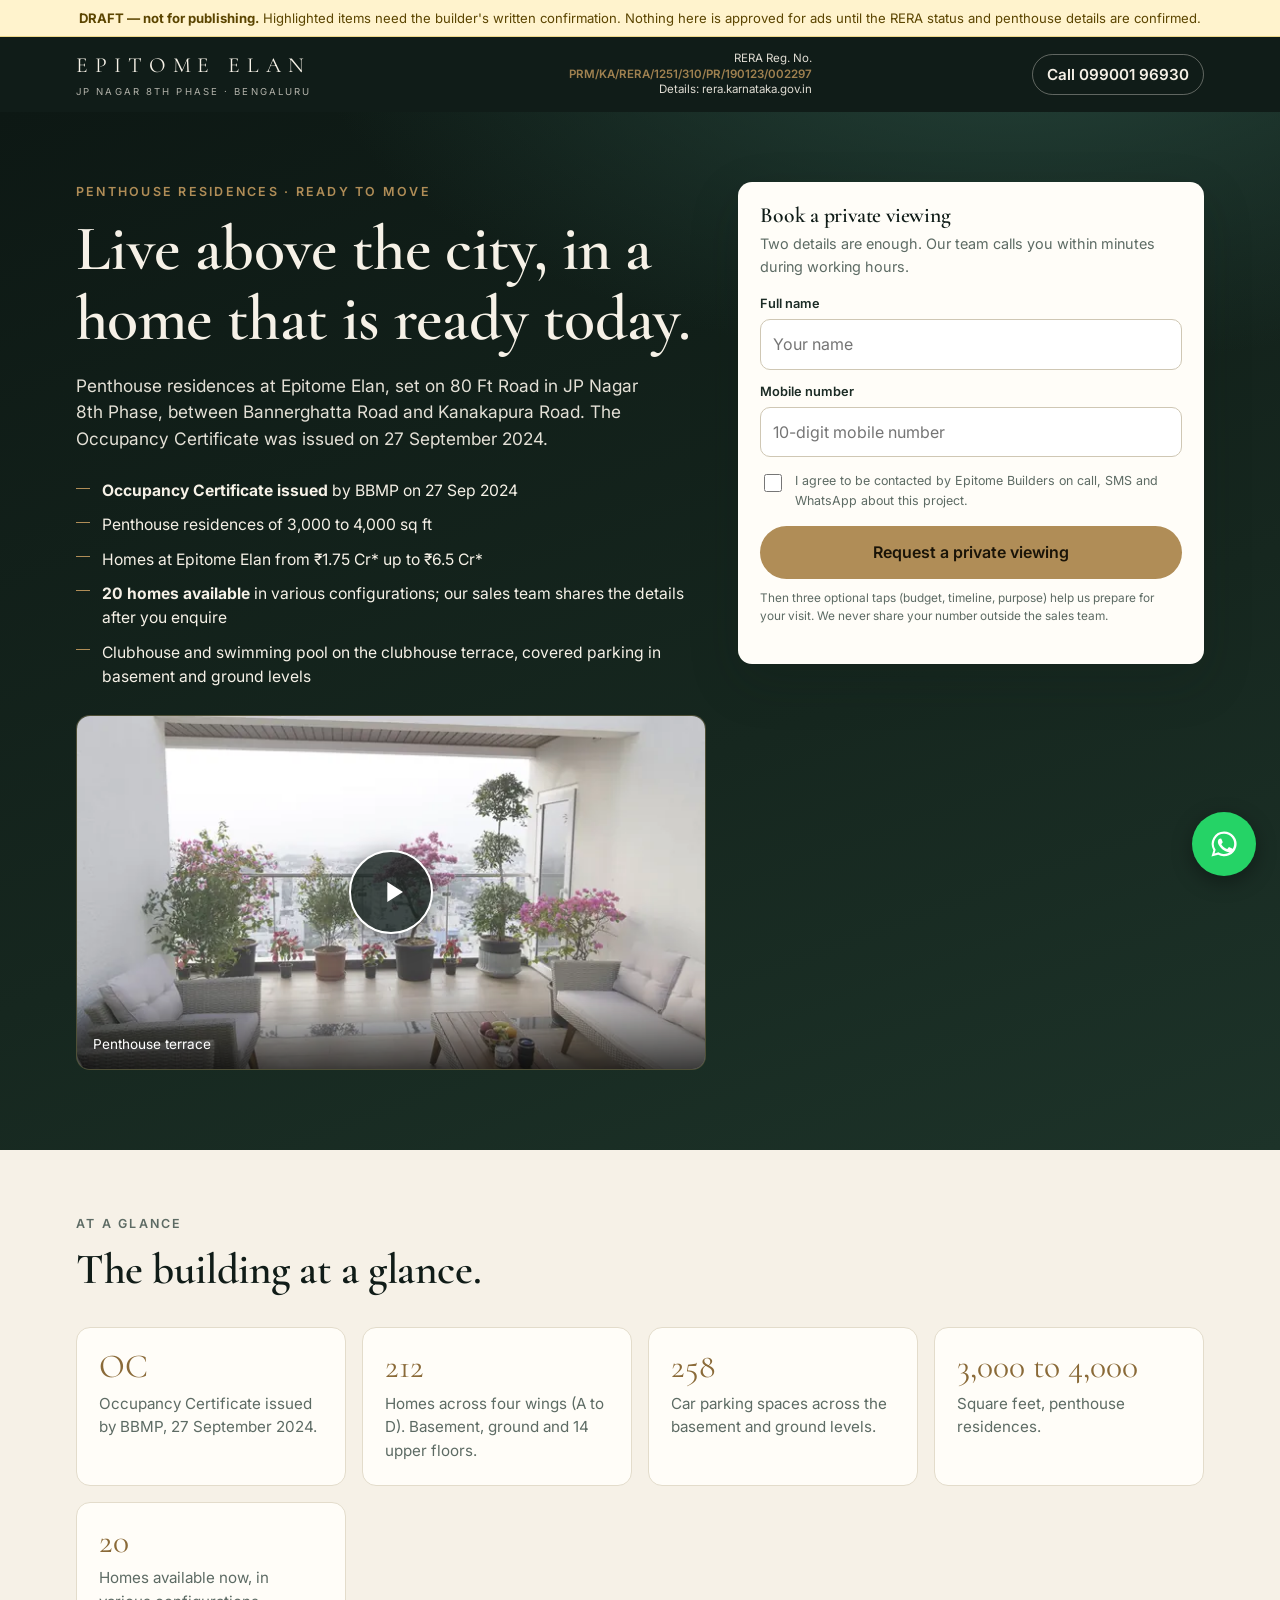
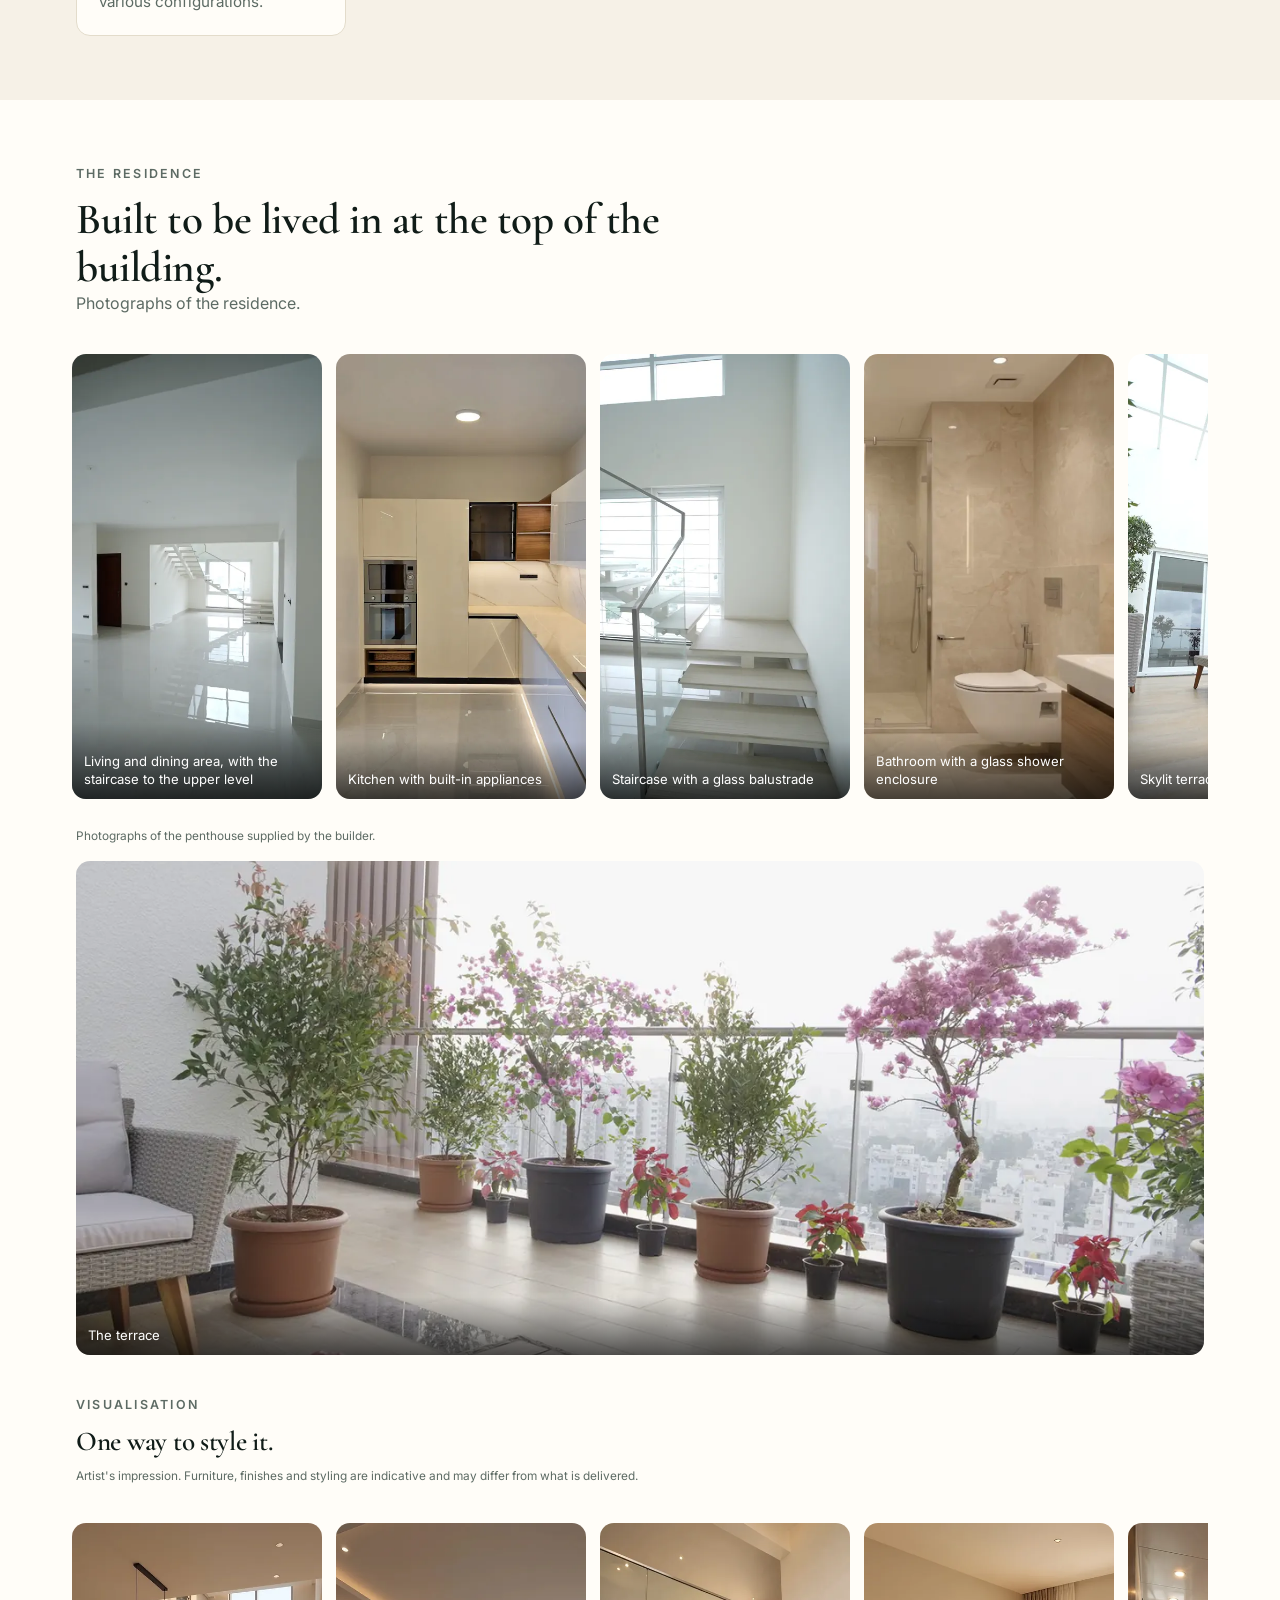
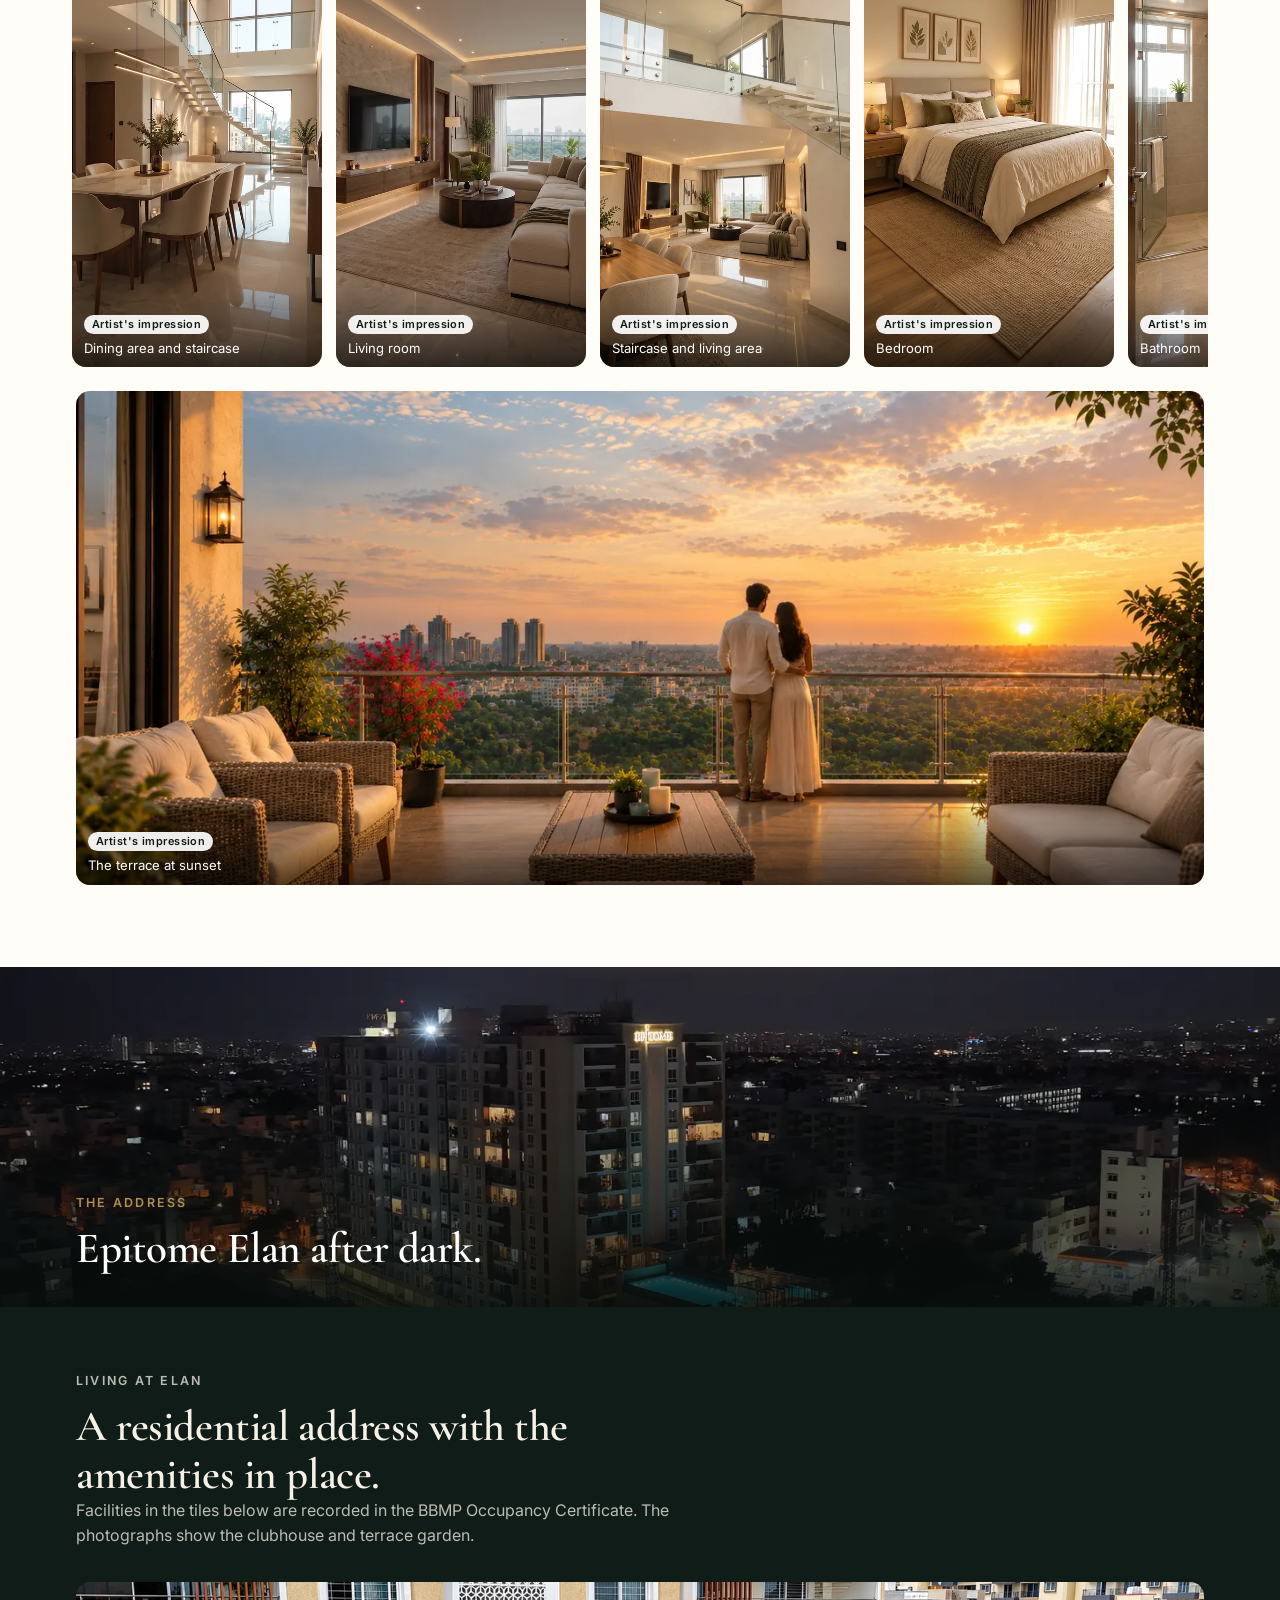
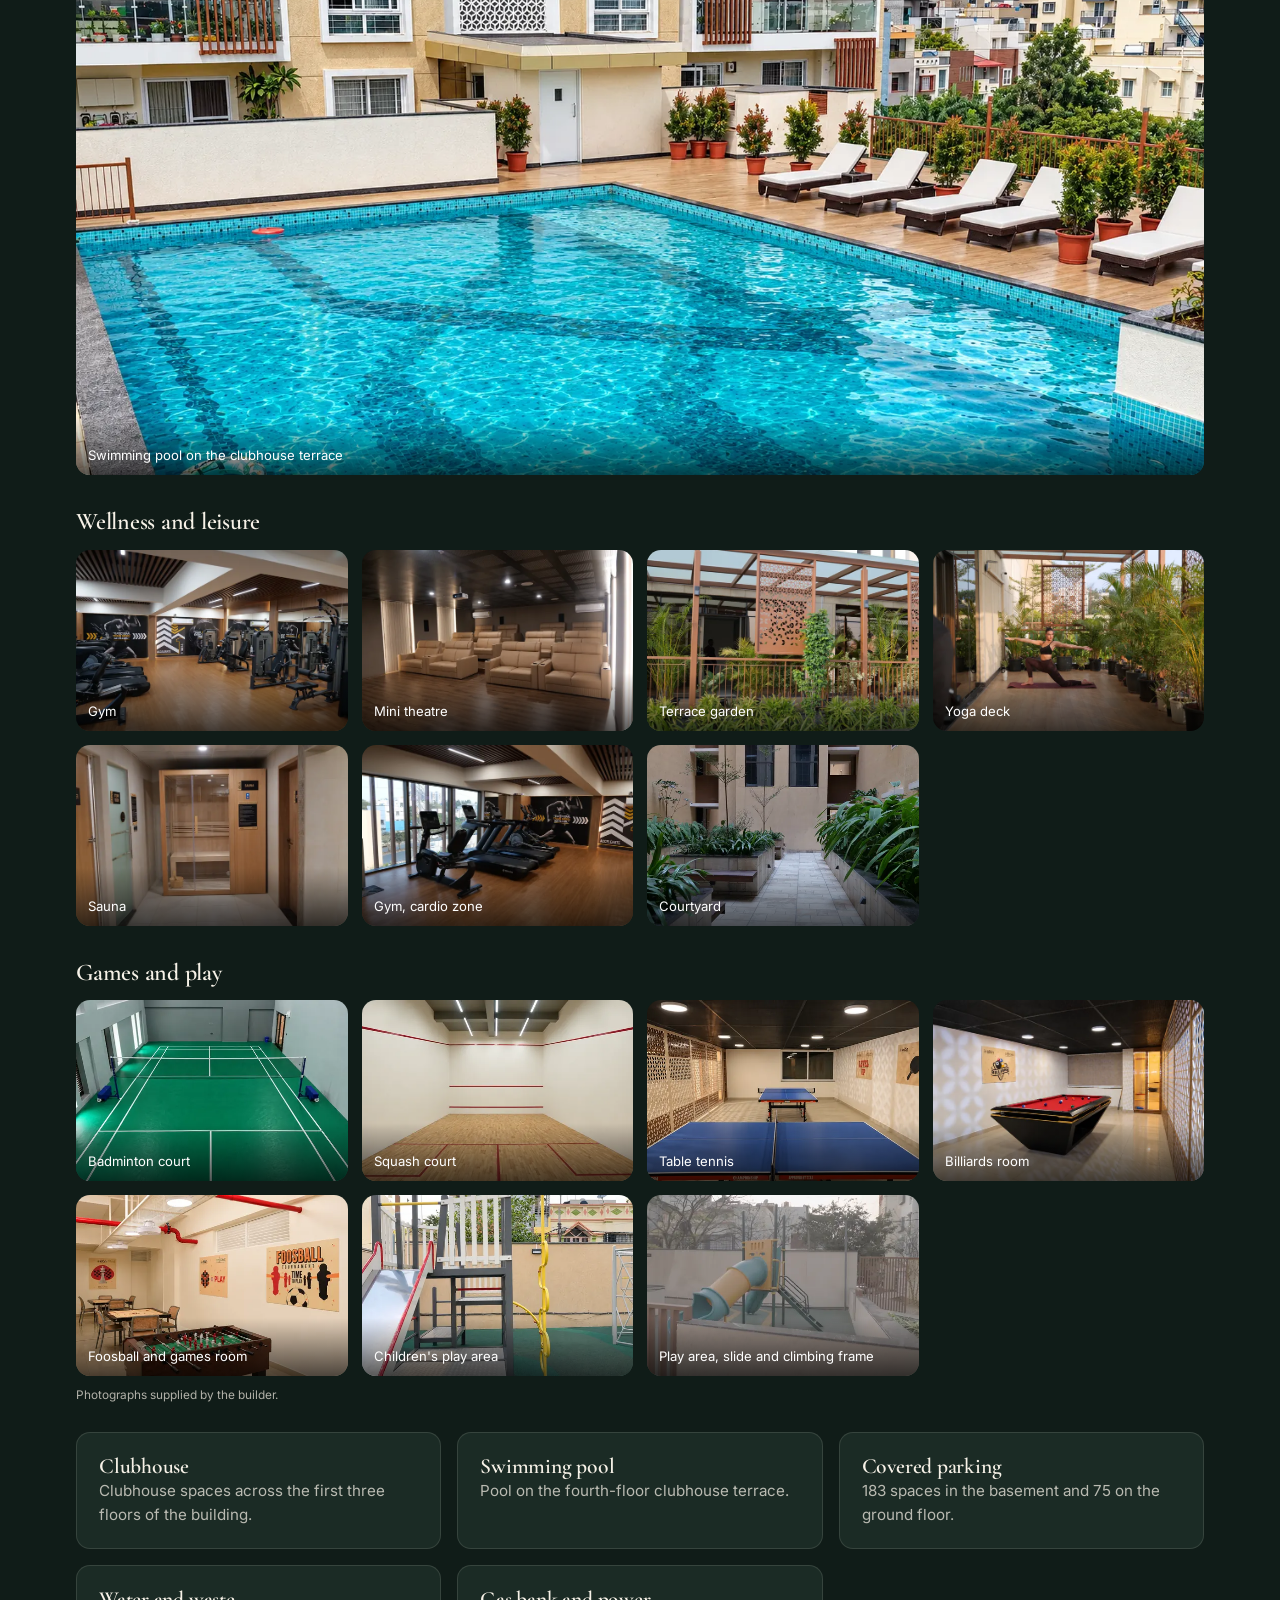
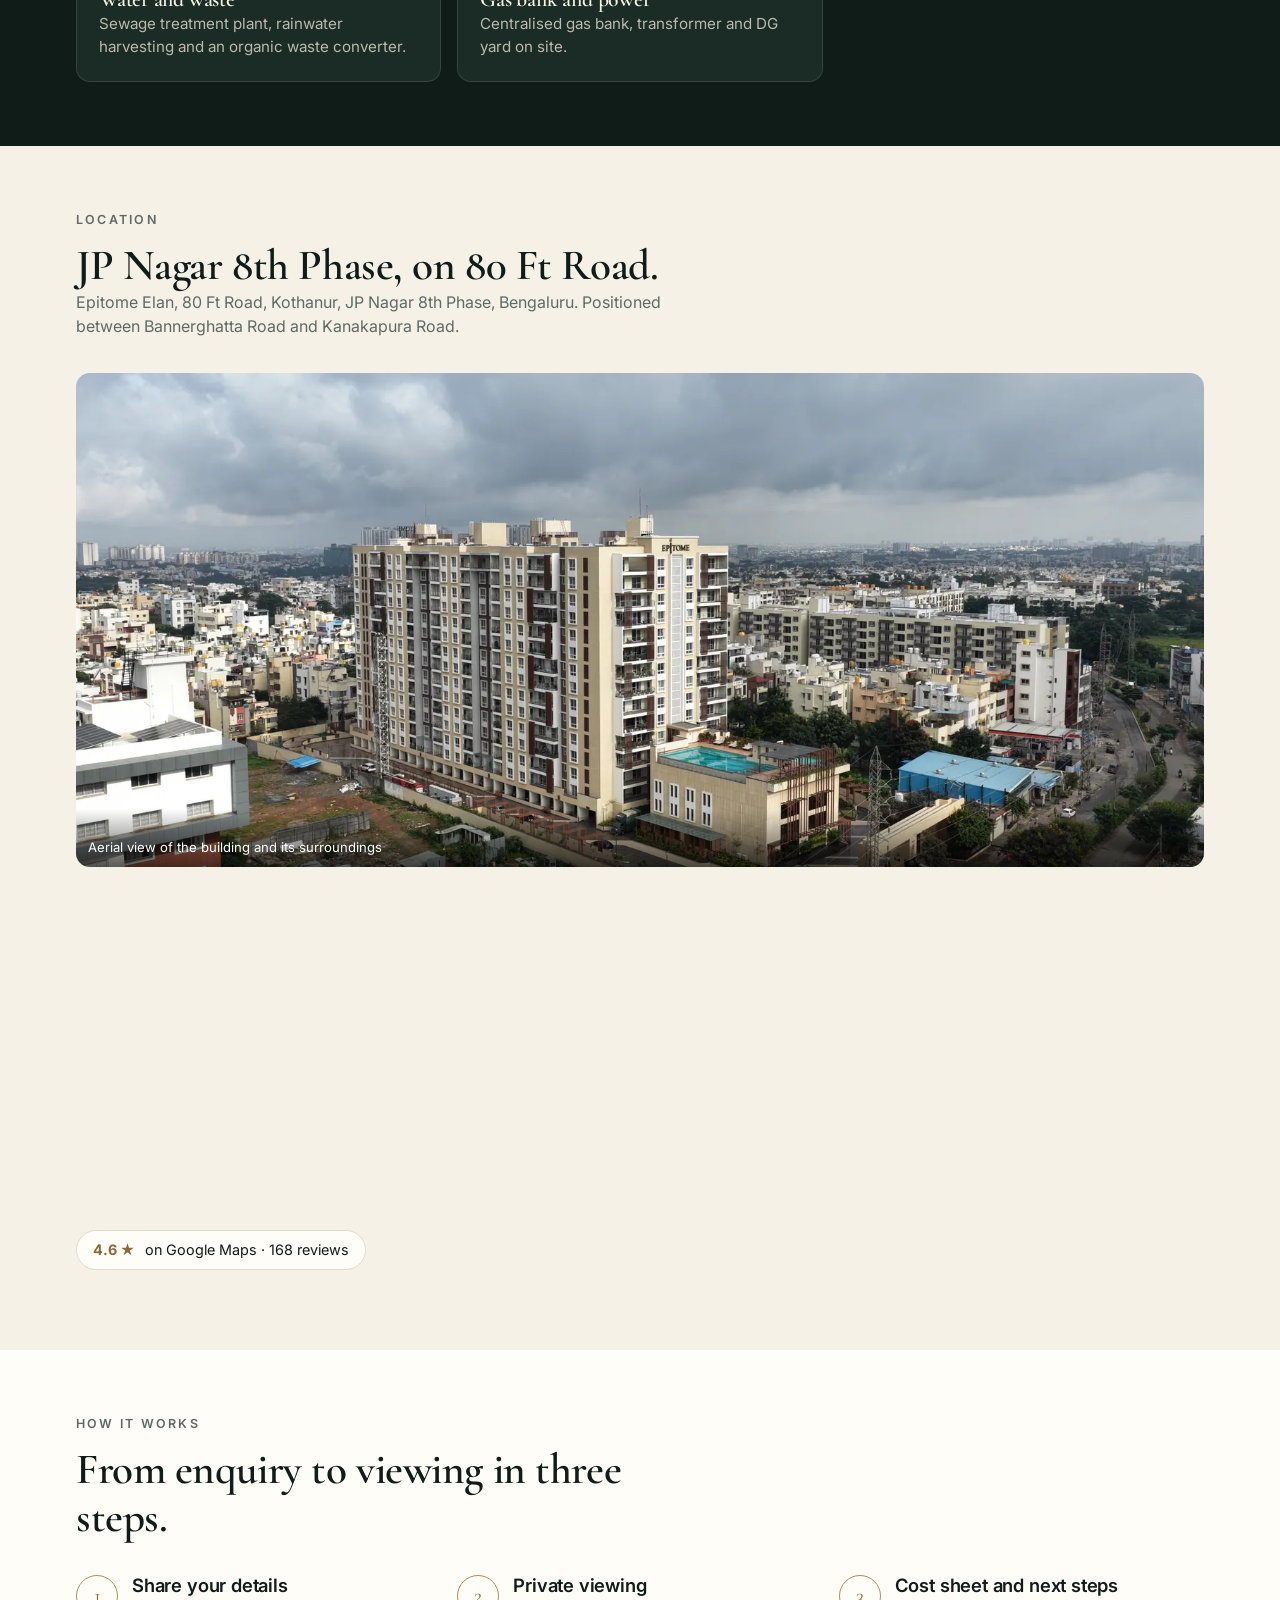
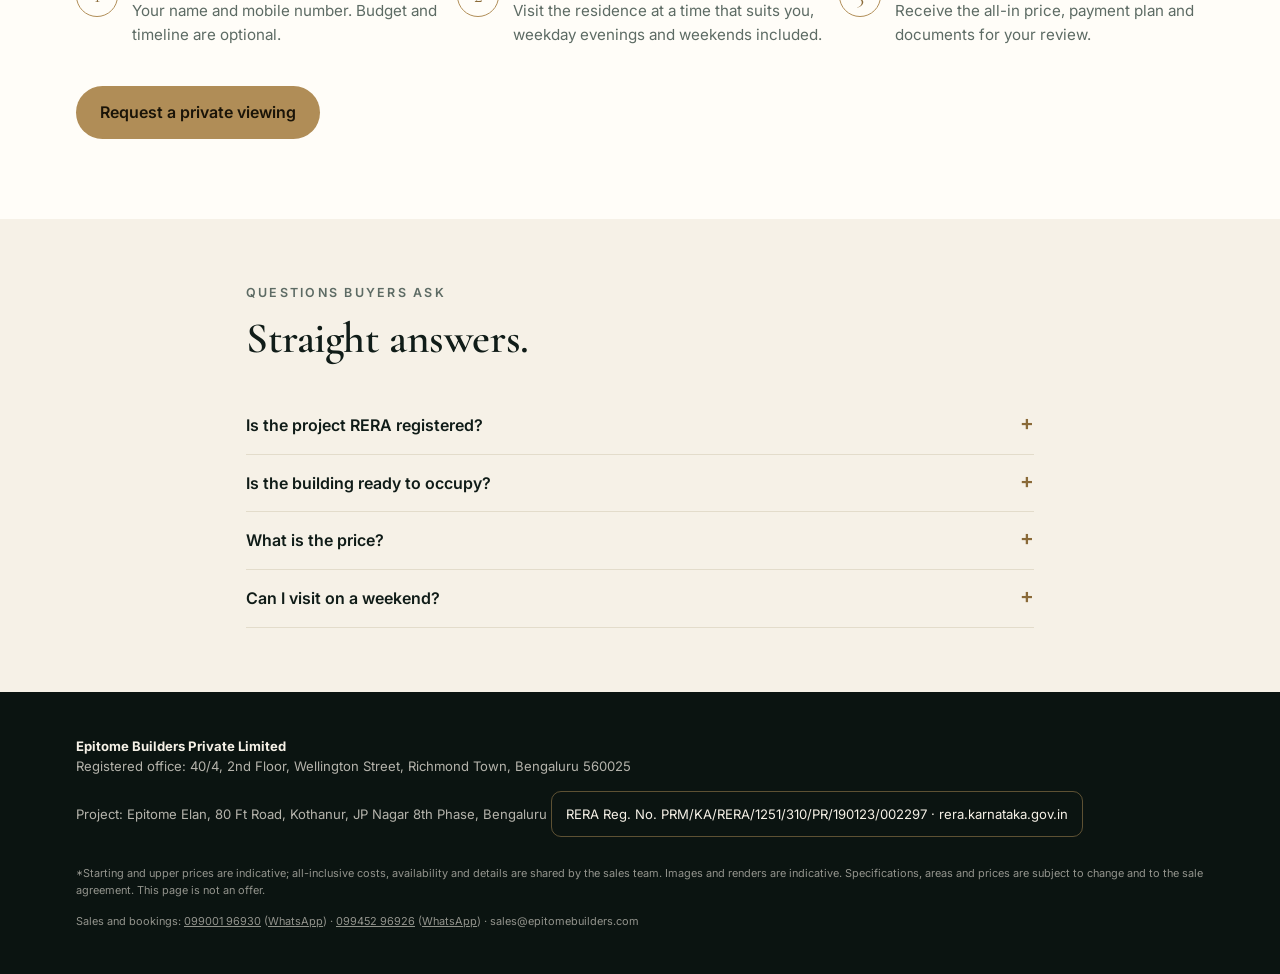
==== penthouses.html @ 05719c15 "Epitome Elan landing page preview" ====
<!doctype html>
<html lang="en">
<head>
<meta charset="utf-8">
<meta name="viewport" content="width=device-width, initial-scale=1">
<title>Penthouse Residences at Epitome Elan, JP Nagar 8th Phase, Bengaluru</title>
<meta name="description" content="Ready-to-move penthouse residences at Epitome Elan, JP Nagar 8th Phase. Occupancy Certificate issued. Book a private viewing.">
<meta name="robots" content="noindex, nofollow"><!-- paid-traffic page; remove only if the builder wants it in organic search -->
<link rel="preconnect" href="https://fonts.googleapis.com">
<link rel="preconnect" href="https://fonts.gstatic.com" crossorigin>
<link href="https://fonts.googleapis.com/css2?family=Cormorant+Garamond:wght@500;600;700&family=Inter:wght@400;500;600&display=swap" rel="stylesheet">
<link rel="stylesheet" href="assets/style.css">
<link rel="preload" as="image" href="assets/img/terrace-1-1280.webp" imagesrcset="assets/img/terrace-1-640.webp 640w, assets/img/terrace-1-1280.webp 1280w" imagesizes="(min-width:980px) 560px, 100vw">
<!-- TRACKING (add at launch, in this order): 1) Google Tag Manager container snippet  2) Meta Pixel via GTM  3) Google Ads conversion tag via GTM
     Events pushed by assets/site.js: generate_lead, click_call, click_whatsapp -->
</head>
<body>

<div class="draft"><b>DRAFT — not for publishing.</b> Highlighted items need the builder's written confirmation. Nothing here is approved for ads until the RERA status and penthouse details are confirmed.</div>

<header class="top">
  <div class="wrap">
    <a class="brand" href="#top">Epitome Elan<small>JP Nagar 8th Phase · Bengaluru</small></a>
    <div class="rera">RERA Reg. No. <b>PRM/KA/RERA/1251/310/PR/190123/002297</b><br>Details: rera.karnataka.gov.in</div>
    <a class="call" href="tel:+919900196930" data-track="click_call" data-where="header">Call 099001 96930</a>
  </div>
</header>

<main id="top">
<section class="hero on-dark">
  <div class="wrap">
    <div>
      <p class="eyebrow">Penthouse residences · Ready to move</p>
      <h1>Live above the city, in a home that is ready today.</h1>
      <p class="lead">Penthouse residences at Epitome Elan, set on 80 Ft Road in JP Nagar 8th Phase, between Bannerghatta Road and Kanakapura Road. The Occupancy Certificate was issued on 27 September 2024.</p>
      <ul class="facts">
        <li><b>Occupancy Certificate issued</b> by BBMP on 27 Sep 2024</li>
        <li>Penthouse residences of 3,000 to 4,000 sq ft</li>
        <li>Homes at Epitome Elan from &#8377;1.75 Cr* up to &#8377;6.5 Cr*</li>
        <li><b>20 homes available</b> in various configurations; our sales team shares the details after you enquire</li>
        <li>Clubhouse and swimming pool on the clubhouse terrace, covered parking in basement and ground levels</li>
      </ul>
      <div class="poster" data-video="assets/film/penthouse.mp4">
        <img src="assets/img/terrace-1-1280.webp" srcset="assets/img/terrace-1-640.webp 640w, assets/img/terrace-1-1280.webp 1280w" sizes="(min-width:980px) 560px, 100vw" width="1280" height="720" alt="Penthouse terrace with outdoor seating, potted plants and a view across the city" fetchpriority="high" decoding="async">
        <button type="button" class="play" aria-label="Play the penthouse film" data-track="click_play" data-where="hero"><svg width="26" height="26" viewBox="0 0 24 24" fill="currentColor" aria-hidden="true"><path d="M8 5v14l11-7z"/></svg></button>
        <div class="cap">Penthouse terrace</div>
      </div>
    </div>

    <aside class="card" id="enquire">
      <div id="formwrap">
        <div id="step1">
          <h3>Book a private viewing</h3>
          <p class="sub">Two details are enough. Our team calls you within minutes during working hours.</p>
          <form data-lead="penthouse" novalidate autocomplete="on">
            <input type="hidden" name="landing_page"><input type="hidden" name="utm_source"><input type="hidden" name="utm_medium"><input type="hidden" name="utm_campaign"><input type="hidden" name="utm_content"><input type="hidden" name="utm_term"><input type="hidden" name="gclid"><input type="hidden" name="fbclid"><input type="hidden" name="wbraid"><input type="hidden" name="gbraid">
            <div><label for="name">Full name</label><input id="name" name="name" type="text" autocomplete="name" placeholder="Your name"><div class="err"></div></div>
            <div><label for="phone">Mobile number</label><input id="phone" name="phone" type="tel" inputmode="numeric" autocomplete="tel" placeholder="10-digit mobile number"><div class="err"></div></div>
            <label class="consent"><input type="checkbox" name="consent"><span>I agree to be contacted by Epitome Builders on call, SMS and WhatsApp about this project.</span></label>
            <div class="err consent-err">Please tick the box to continue.</div>
            <button class="btn btn-brass" type="submit">Request a private viewing</button>
            <p class="micro">Then three optional taps (budget, timeline, purpose) help us prepare for your visit. We never share your number outside the sales team.</p>
          </form>
        </div>
        <div id="step2" hidden>
          <h3>Request received</h3>
          <p class="sub">Help us prepare for your visit. Skip any time.</p>
          <div class="qgroup" data-group="budget"><div class="qlabel" id="q-budget">Budget</div><div class="chips" role="group" aria-labelledby="q-budget"><button type="button" class="chip" aria-pressed="false">Below ₹4 Cr</button><button type="button" class="chip" aria-pressed="false">₹4–5 Cr</button><button type="button" class="chip" aria-pressed="false">₹5–6 Cr</button><button type="button" class="chip" aria-pressed="false">₹6 Cr+</button></div></div><div class="qgroup" data-group="timeline"><div class="qlabel" id="q-timeline">Planning to buy</div><div class="chips" role="group" aria-labelledby="q-timeline"><button type="button" class="chip" aria-pressed="false">Within 1 month</button><button type="button" class="chip" aria-pressed="false">1–3 months</button><button type="button" class="chip" aria-pressed="false">Just exploring</button></div></div><div class="qgroup" data-group="purpose"><div class="qlabel" id="q-purpose">Purpose</div><div class="chips" role="group" aria-labelledby="q-purpose"><button type="button" class="chip" aria-pressed="false">Own use</button><button type="button" class="chip" aria-pressed="false">Investment</button></div></div>
          <button class="btn btn-brass" type="button" id="send2">Send details</button>
          <p class="skip"><a href="thanks.html?type=penthouse" data-track="skip_step2" data-where="form">Skip for now</a></p>
        </div>
      </div>
    </aside>
  </div>
</section>

<section class="s">
  <div class="wrap">
    <div class="head"><p class="eyebrow">At a glance</p><h2>The building at a glance.</h2></div>
    <div class="grid c4">
      <div class="tile"><div class="k">OC</div><p>Occupancy Certificate issued by BBMP, 27 September 2024.</p></div>
      <div class="tile"><div class="k">212</div><p>Homes across four wings (A to D). Basement, ground and 14 upper floors.</p></div>
      <div class="tile"><div class="k">258</div><p>Car parking spaces across the basement and ground levels.</p></div>
      <div class="tile"><div class="k">3,000 to 4,000</div><p>Square feet, penthouse residences.</p></div>
      <div class="tile"><div class="k">20</div><p>Homes available now, in various configurations.</p></div>
    </div>
  </div>
</section>

<section class="s alt">
  <div class="wrap">
    <div class="head"><p class="eyebrow">The residence</p><h2>Built to be lived in at the top of the building.</h2><p>Photographs of the residence.</p></div>
    <div class="carousel" role="group" aria-label="Penthouse photographs, swipe to see more" tabindex="0">
      <figure><img src="assets/img/ph-living-720.webp" srcset="assets/img/ph-living-480.webp 480w, assets/img/ph-living-720.webp 720w" sizes="250px" width="720" height="1280" alt="Living and dining area of the penthouse with a staircase leading to the upper level" loading="lazy" decoding="async"><figcaption class="c">Living and dining area, with the staircase to the upper level</figcaption></figure>
      <figure><img src="assets/img/ph-kitchen-720.webp" srcset="assets/img/ph-kitchen-480.webp 480w, assets/img/ph-kitchen-720.webp 720w" sizes="250px" width="720" height="1280" alt="Kitchen with built-in oven and microwave, tall cabinets and a stone countertop" loading="lazy" decoding="async"><figcaption class="c">Kitchen with built-in appliances</figcaption></figure>
      <figure><img src="assets/img/ph-stairs-720.webp" srcset="assets/img/ph-stairs-480.webp 480w, assets/img/ph-stairs-720.webp 720w" sizes="250px" width="720" height="1280" alt="Penthouse staircase with a glass balustrade and window light" loading="lazy" decoding="async"><figcaption class="c">Staircase with a glass balustrade</figcaption></figure>
      <figure><img src="assets/img/ph-bath-720.webp" srcset="assets/img/ph-bath-480.webp 480w, assets/img/ph-bath-720.webp 720w" sizes="250px" width="720" height="1280" alt="Bathroom with stone-look tiles, a glass shower enclosure and a wall-hung toilet" loading="lazy" decoding="async"><figcaption class="c">Bathroom with a glass shower enclosure</figcaption></figure>
      <figure><img src="assets/img/ph-lounge-720.webp" srcset="assets/img/ph-lounge-480.webp 480w, assets/img/ph-lounge-720.webp 720w" sizes="250px" width="720" height="1280" alt="Terrace lounge under a glass roof with sofas, a coffee table and planters" loading="lazy" decoding="async"><figcaption class="c">Skylit terrace lounge</figcaption></figure>
      <figure><img src="assets/img/ph-terrace-720.webp" srcset="assets/img/ph-terrace-480.webp 480w, assets/img/ph-terrace-720.webp 720w" sizes="250px" width="720" height="1280" alt="Terrace seating area with a sofa, a timber table and potted trees" loading="lazy" decoding="async"><figcaption class="c">Terrace seating among planters</figcaption></figure>
      <figure><img src="assets/img/ph-view-720.webp" srcset="assets/img/ph-view-480.webp 480w, assets/img/ph-view-720.webp 720w" sizes="250px" width="720" height="1280" alt="Covered terrace with planters and a view across the city skyline" loading="lazy" decoding="async"><figcaption class="c">Covered terrace with a view across the city</figcaption></figure>
      <figure><img src="assets/img/ph-skylight-720.webp" srcset="assets/img/ph-skylight-480.webp 480w, assets/img/ph-skylight-720.webp 720w" sizes="250px" width="720" height="1280" alt="Terrace seating under a glass skylight roof with planters" loading="lazy" decoding="async"><figcaption class="c">Terrace under a glass roof</figcaption></figure>
      <figure><img src="assets/img/ph-room-720.webp" srcset="assets/img/ph-room-480.webp 480w, assets/img/ph-room-720.webp 720w" sizes="250px" width="720" height="1280" alt="Living area with a wooden floor, a balcony door and a ceiling-height window" loading="lazy" decoding="async"><figcaption class="c">Living area with wooden flooring</figcaption></figure>
      <figure><img src="assets/img/ph-hall-720.webp" srcset="assets/img/ph-hall-480.webp 480w, assets/img/ph-hall-720.webp 720w" sizes="250px" width="720" height="1280" alt="Entrance hall opening onto a bright living area with terrace doors" loading="lazy" decoding="async"><figcaption class="c">Entrance hall and living area</figcaption></figure>
    </div>
    <p class="micro">Photographs of the penthouse supplied by the builder.</p>
    <figure class="shot wide" style="margin:6px 0 28px"><img src="assets/img/terrace-2-1280.webp" srcset="assets/img/terrace-2-640.webp 640w, assets/img/terrace-2-1280.webp 1280w" sizes="(min-width:1160px) 1160px, 100vw" width="1280" height="720" alt="Penthouse terrace with a sofa, armchairs, a timber coffee table and flowering trees against the skyline" loading="lazy" decoding="async"><figcaption class="c">The terrace</figcaption></figure>
    <div class="head" style="margin-top:40px"><p class="eyebrow">Visualisation</p><h3 style="font-size:1.7rem">One way to style it.</h3><p class="micro">Artist&#39;s impression. Furniture, finishes and styling are indicative and may differ from what is delivered.</p></div>
    <div class="carousel" role="group" aria-label="Artist&#39;s impressions of a styled penthouse, swipe to see more" tabindex="0">
      <figure><img src="assets/img/ai-dining-720.webp" srcset="assets/img/ai-dining-480.webp 480w, assets/img/ai-dining-720.webp 720w" sizes="250px" width="720" height="1280" alt="Visualisation of a dining area beside a floating staircase with a glass balustrade" loading="lazy" decoding="async"><figcaption class="c"><span class="ai-tag">Artist&#39;s impression</span><br>Dining area and staircase</figcaption></figure>
      <figure><img src="assets/img/ai-living-720.webp" srcset="assets/img/ai-living-480.webp 480w, assets/img/ai-living-720.webp 720w" sizes="250px" width="720" height="1280" alt="Visualisation of a living room with an L-shaped sofa, a TV wall and a city view" loading="lazy" decoding="async"><figcaption class="c"><span class="ai-tag">Artist&#39;s impression</span><br>Living room</figcaption></figure>
      <figure><img src="assets/img/ai-stairs-720.webp" srcset="assets/img/ai-stairs-480.webp 480w, assets/img/ai-stairs-720.webp 720w" sizes="250px" width="720" height="1280" alt="Visualisation of a glass balustrade overlooking a living and dining area" loading="lazy" decoding="async"><figcaption class="c"><span class="ai-tag">Artist&#39;s impression</span><br>Staircase and living area</figcaption></figure>
      <figure><img src="assets/img/ai-bedroom-720.webp" srcset="assets/img/ai-bedroom-480.webp 480w, assets/img/ai-bedroom-720.webp 720w" sizes="250px" width="720" height="1280" alt="Visualisation of a bedroom with a bed, a jute rug and a large window" loading="lazy" decoding="async"><figcaption class="c"><span class="ai-tag">Artist&#39;s impression</span><br>Bedroom</figcaption></figure>
      <figure><img src="assets/img/ai-bath-720.webp" srcset="assets/img/ai-bath-480.webp 480w, assets/img/ai-bath-720.webp 720w" sizes="250px" width="720" height="1280" alt="Visualisation of a bathroom with a glass shower, a vanity and stone tiling" loading="lazy" decoding="async"><figcaption class="c"><span class="ai-tag">Artist&#39;s impression</span><br>Bathroom</figcaption></figure>
      <figure><img src="assets/img/ai-living2-720.webp" srcset="assets/img/ai-living2-480.webp 480w, assets/img/ai-living2-720.webp 720w" sizes="250px" width="720" height="964" alt="Visualisation of a living room with a crystal chandelier and a lit TV wall" loading="lazy" decoding="async"><figcaption class="c"><span class="ai-tag">Artist&#39;s impression</span><br>Living room with a chandelier</figcaption></figure>
      <figure><img src="assets/img/ai-kitchen-720.webp" srcset="assets/img/ai-kitchen-480.webp 480w, assets/img/ai-kitchen-720.webp 720w" sizes="250px" width="720" height="964" alt="Visualisation of a kitchen with black stone splashback and soft-close drawers" loading="lazy" decoding="async"><figcaption class="c"><span class="ai-tag">Artist&#39;s impression</span><br>Kitchen</figcaption></figure>
      <figure><img src="assets/img/ai-sunset2-720.webp" srcset="assets/img/ai-sunset2-480.webp 480w, assets/img/ai-sunset2-720.webp 720w" sizes="250px" width="720" height="960" alt="Visualisation of a person on a penthouse terrace at sunset" loading="lazy" decoding="async"><figcaption class="c"><span class="ai-tag">Artist&#39;s impression</span><br>Terrace at sunset</figcaption></figure>
    </div>
    <figure class="shot wide" style="margin-top:6px"><img src="assets/img/ai-sunset-1280.webp" srcset="assets/img/ai-sunset-640.webp 640w, assets/img/ai-sunset-1280.webp 1280w" sizes="(min-width:1160px) 1160px, 100vw" width="1280" height="720" alt="Visualisation of a couple on a penthouse terrace at sunset, looking over the city" loading="lazy" decoding="async"><figcaption class="c"><span class="ai-tag">Artist&#39;s impression</span><br>The terrace at sunset</figcaption></figure>
  </div>
</section>

<section class="band on-dark" aria-label="Epitome Elan at night">
  <img src="assets/img/hero-night-1600.webp" srcset="assets/img/hero-night-800.webp 800w, assets/img/hero-night-1600.webp 1600w" sizes="100vw" width="1600" height="900" alt="Aerial night view of the Epitome Elan building with the clubhouse pool lit on the podium" loading="lazy" decoding="async">
  <div class="wrap"><p class="eyebrow">The address</p><h2>Epitome Elan after dark.</h2></div>
</section>

<section class="s dark on-dark">
  <div class="wrap">
    <div class="head"><p class="eyebrow">Living at Elan</p><h2>A residential address with the amenities in place.</h2><p>Facilities in the tiles below are recorded in the BBMP Occupancy Certificate. The photographs show the clubhouse and terrace garden.</p></div>
    <figure class="shot wide"><img src="assets/img/club-pool-1600.webp" srcset="assets/img/club-pool-800.webp 800w, assets/img/club-pool-1600.webp 1600w" sizes="(min-width:1160px) 1160px, 100vw" width="1600" height="900" alt="Swimming pool with sun loungers on the clubhouse terrace, with the building behind" loading="lazy" decoding="async"><figcaption class="c">Swimming pool on the clubhouse terrace</figcaption></figure>
    <h3 class="sub-h">Wellness and leisure</h3>
    <div class="shots">
      <figure class="shot"><img src="assets/img/club-gym-1280.webp" srcset="assets/img/club-gym-640.webp 640w, assets/img/club-gym-1280.webp 1280w" sizes="(min-width:760px) 33vw, 100vw" width="1280" height="853" alt="Gym with cardio and strength equipment, wooden flooring and large windows" loading="lazy" decoding="async"><figcaption class="c">Gym</figcaption></figure>
      <figure class="shot"><img src="assets/img/club-theatre-1280.webp" srcset="assets/img/club-theatre-640.webp 640w, assets/img/club-theatre-1280.webp 1280w" sizes="(min-width:760px) 33vw, 100vw" width="1280" height="853" alt="Mini theatre with leather recliner seating and a projection screen" loading="lazy" decoding="async"><figcaption class="c">Mini theatre</figcaption></figure>
      <figure class="shot"><img src="assets/img/club-pergola-1280.webp" srcset="assets/img/club-pergola-640.webp 640w, assets/img/club-pergola-1280.webp 1280w" sizes="(min-width:760px) 33vw, 100vw" width="1280" height="853" alt="Terrace garden with a timber pergola, a carved screen and planters" loading="lazy" decoding="async"><figcaption class="c">Terrace garden</figcaption></figure>
      <figure class="shot"><img src="assets/img/club-yoga-1280.webp" srcset="assets/img/club-yoga-640.webp 640w, assets/img/club-yoga-1280.webp 1280w" sizes="(min-width:760px) 33vw, 100vw" width="1280" height="853" alt="Yoga practice on a landscaped terrace deck surrounded by plants" loading="lazy" decoding="async"><figcaption class="c">Yoga deck</figcaption></figure>
      <figure class="shot"><img src="assets/img/club-sauna-1280.webp" srcset="assets/img/club-sauna-640.webp 640w, assets/img/club-sauna-1280.webp 1280w" sizes="(min-width:760px) 33vw, 100vw" width="1280" height="1920" alt="Sauna cabin with a glass door in a tiled wellness room" loading="lazy" decoding="async"><figcaption class="c">Sauna</figcaption></figure>
      <figure class="shot"><img src="assets/img/club-gym2-1280.webp" srcset="assets/img/club-gym2-640.webp 640w, assets/img/club-gym2-1280.webp 1280w" sizes="(min-width:760px) 33vw, 100vw" width="1280" height="853" alt="Second view of the gym with treadmills facing a window" loading="lazy" decoding="async"><figcaption class="c">Gym, cardio zone</figcaption></figure>
      <figure class="shot"><img src="assets/img/club-courtyard-1280.webp" srcset="assets/img/club-courtyard-640.webp 640w, assets/img/club-courtyard-1280.webp 1280w" sizes="(min-width:760px) 33vw, 100vw" width="1280" height="720" alt="Landscaped courtyard with planters, stone paving and seating between building wings" loading="lazy" decoding="async"><figcaption class="c">Courtyard</figcaption></figure>
    </div>
    <h3 class="sub-h">Games and play</h3>
    <div class="shots">
      <figure class="shot"><img src="assets/img/club-badminton-1280.webp" srcset="assets/img/club-badminton-640.webp 640w, assets/img/club-badminton-1280.webp 1280w" sizes="(min-width:760px) 33vw, 100vw" width="1280" height="720" alt="Indoor badminton court with a green playing surface" loading="lazy" decoding="async"><figcaption class="c">Badminton court</figcaption></figure>
      <figure class="shot"><img src="assets/img/club-squash-1280.webp" srcset="assets/img/club-squash-640.webp 640w, assets/img/club-squash-1280.webp 1280w" sizes="(min-width:760px) 33vw, 100vw" width="1280" height="720" alt="Squash court with a timber floor and red court lines" loading="lazy" decoding="async"><figcaption class="c">Squash court</figcaption></figure>
      <figure class="shot"><img src="assets/img/club-tt-1280.webp" srcset="assets/img/club-tt-640.webp 640w, assets/img/club-tt-1280.webp 1280w" sizes="(min-width:760px) 33vw, 100vw" width="1280" height="721" alt="Table tennis room with two tables and carved screen walls" loading="lazy" decoding="async"><figcaption class="c">Table tennis</figcaption></figure>
      <figure class="shot"><img src="assets/img/club-billiards-1280.webp" srcset="assets/img/club-billiards-640.webp 640w, assets/img/club-billiards-1280.webp 1280w" sizes="(min-width:760px) 33vw, 100vw" width="1280" height="853" alt="Billiards room with a red-felt table" loading="lazy" decoding="async"><figcaption class="c">Billiards room</figcaption></figure>
      <figure class="shot"><img src="assets/img/club-foosball-1280.webp" srcset="assets/img/club-foosball-640.webp 640w, assets/img/club-foosball-1280.webp 1280w" sizes="(min-width:760px) 33vw, 100vw" width="1280" height="720" alt="Games room with a foosball table and seating" loading="lazy" decoding="async"><figcaption class="c">Foosball and games room</figcaption></figure>
      <figure class="shot"><img src="assets/img/club-play-1280.webp" srcset="assets/img/club-play-640.webp 640w, assets/img/club-play-1280.webp 1280w" sizes="(min-width:760px) 33vw, 100vw" width="1280" height="720" alt="Children's play area with a slide and climbing frame" loading="lazy" decoding="async"><figcaption class="c">Children's play area</figcaption></figure>
      <figure class="shot"><img src="assets/img/club-play2-1280.webp" srcset="assets/img/club-play2-640.webp 640w, assets/img/club-play2-1280.webp 1280w" sizes="(min-width:760px) 33vw, 100vw" width="1280" height="715" alt="Children's play area with a tube slide and a climbing frame on a rubber floor" loading="lazy" decoding="async"><figcaption class="c">Play area, slide and climbing frame</figcaption></figure>
    </div>
    <p class="micro on-dark-micro">Photographs supplied by the builder.</p>
    <div class="grid c3" style="margin-top:28px">
      <div class="tile"><h3>Clubhouse</h3><p>Clubhouse spaces across the first three floors of the building.</p></div>
      <div class="tile"><h3>Swimming pool</h3><p>Pool on the fourth-floor clubhouse terrace.</p></div>
      <div class="tile"><h3>Covered parking</h3><p>183 spaces in the basement and 75 on the ground floor.</p></div>
      <div class="tile"><h3>Water and waste</h3><p>Sewage treatment plant, rainwater harvesting and an organic waste converter.</p></div>
      <div class="tile"><h3>Gas bank and power</h3><p>Centralised gas bank, transformer and DG yard on site.</p></div>
    </div>
  </div>
</section>

<section class="s">
  <div class="wrap">
    <div class="head"><p class="eyebrow">Location</p><h2>JP Nagar 8th Phase, on 80 Ft Road.</h2><p>Epitome Elan, 80 Ft Road, Kothanur, JP Nagar 8th Phase, Bengaluru. Positioned between Bannerghatta Road and Kanakapura Road.</p></div>
    <figure class="shot wide"><img src="assets/img/building-day-1600.webp" srcset="assets/img/building-day-800.webp 800w, assets/img/building-day-1600.webp 1600w" sizes="(min-width:1160px) 1160px, 100vw" width="1600" height="900" alt="Aerial view of the Epitome Elan building and its surroundings in JP Nagar" loading="lazy" decoding="async"><figcaption class="c">Aerial view of the building and its surroundings</figcaption></figure>
    <iframe class="map" title="Map showing Epitome Elan" loading="lazy" referrerpolicy="no-referrer-when-downgrade" src="https://www.google.com/maps?q=12.8740756,77.575576&z=15&output=embed"></iframe>
    <p style="margin-top:18px"><a class="rating" href="https://maps.google.com/?cid=10866468194219732090" target="_blank" rel="noopener"><b>4.6 ★</b> on Google Maps · 168 reviews</a></p>
  </div>
</section>

<section class="s alt">
  <div class="wrap">
    <div class="head"><p class="eyebrow">How it works</p><h2>From enquiry to viewing in three steps.</h2></div>
    <ol class="steps ul plain" style="padding:0;margin:0">
      <li><h3>Share your details</h3><p>Your name and mobile number. Budget and timeline are optional.</p></li>
      <li><h3>Private viewing</h3><p>Visit the residence at a time that suits you, weekday evenings and weekends included.</p></li>
      <li><h3>Cost sheet and next steps</h3><p>Receive the all-in price, payment plan and documents for your review.</p></li>
    </ol>
    <p style="margin-top:28px"><a class="btn btn-brass" style="width:auto" href="#enquire">Request a private viewing</a></p>
  </div>
</section>

<section class="s">
  <div class="wrap" style="max-width:820px">
    <div class="head"><p class="eyebrow">Questions buyers ask</p><h2>Straight answers.</h2></div>
    <details><summary>Is the project RERA registered?</summary><p>Yes. Epitome Elan is registered with K-RERA under number PRM/KA/RERA/1251/310/PR/190123/002297. You can check the registration at rera.karnataka.gov.in.</p></details>
    <details><summary>Is the building ready to occupy?</summary><p>Yes. BBMP issued the Occupancy Certificate on 27 September 2024.</p></details>
    <details><summary>What is the price?</summary><p>Homes at Epitome Elan start from &#8377;1.75 Cr* and go up to &#8377;6.5 Cr*, depending on the size and floor. Our sales team will send you the full price details for the home you choose.</p></details>
    <details><summary>Can I visit on a weekend?</summary><p>Yes. Choose weekday evening or weekend slots in the form and the sales team will confirm.</p></details>
  </div>
</section>
</main>

<footer>
  <div class="wrap">
    <b>Epitome Builders Private Limited</b><br>
    Registered office: 40/4, 2nd Floor, Wellington Street, Richmond Town, Bengaluru 560025<br>
    Project: Epitome Elan, 80 Ft Road, Kothanur, JP Nagar 8th Phase, Bengaluru
    <div class="rera-foot">RERA Reg. No. PRM/KA/RERA/1251/310/PR/190123/002297 · rera.karnataka.gov.in</div>
    <small>*Starting and upper prices are indicative; all-inclusive costs, availability and details are shared by the sales team. Images and renders are indicative. Specifications, areas and prices are subject to change and to the sale agreement. This page is not an offer.</small>
    <small>Sales and bookings: <a href="tel:+919900196930">099001 96930</a> (<a href="https://wa.me/919900196930">WhatsApp</a>) · <a href="tel:+919945296926">099452 96926</a> (<a href="https://wa.me/919945296926">WhatsApp</a>) · sales@epitomebuilders.com</small>
  </div>
</footer>

<a class="wa-fab" href="https://wa.me/919900196930?text=Hi%2C%20I%27m%20interested%20in%20a%20penthouse%20at%20Epitome%20Elan.%20I%27d%20like%20to%20book%20a%20viewing." target="_blank" rel="noopener" data-track="click_whatsapp" data-where="floating" aria-label="Chat on WhatsApp to book"><svg width="30" height="30" viewBox="0 0 24 24" fill="currentColor" aria-hidden="true"><path d="M12.04 2a9.9 9.9 0 0 0-8.5 14.9L2 22l5.27-1.5A9.9 9.9 0 1 0 12.04 2zm0 1.8a8.1 8.1 0 1 1-4.2 15.04l-.3-.18-3.13.89.9-3.05-.2-.32A8.1 8.1 0 0 1 12.04 3.8zm-3.2 3.9c-.2 0-.5.07-.75.35-.26.28-1 1-1 2.4s1.03 2.8 1.17 3c.15.2 2.02 3.2 5 4.4 2.5.98 3 .8 3.5.74.55-.05 1.7-.7 1.95-1.37.24-.68.24-1.26.17-1.38-.07-.12-.27-.2-.57-.35s-1.7-.84-1.97-.93c-.27-.1-.47-.15-.67.15-.2.3-.77.93-.94 1.12-.17.2-.35.22-.65.07-.3-.15-1.26-.46-2.4-1.48-.9-.8-1.5-1.77-1.67-2.07-.17-.3-.02-.46.13-.6.13-.14.3-.35.45-.52.15-.18.2-.3.3-.5.1-.2.05-.37-.02-.52-.08-.15-.67-1.62-.92-2.2-.24-.58-.5-.5-.67-.5z"/></svg></a>

<nav class="bar" aria-label="Quick actions">
  <a href="tel:+919900196930" data-track="click_call" data-where="sticky_bar">Call</a>
  <a href="https://wa.me/919900196930?text=Hi%2C%20I%27m%20interested%20in%20a%20penthouse%20at%20Epitome%20Elan.%20I%27d%20like%20to%20book%20a%20viewing." data-track="click_whatsapp" data-where="sticky_bar">WhatsApp</a>
  <a class="primary" href="#enquire">Book a viewing</a>
</nav>

<script src="assets/site.js"></script>
</body>
</html>
---- assets/style.css ----
/* Epitome Elan landing pages — shared styles (DRAFT) */
:root {
  --ink: #101c18;
  --ink-2: #1b2b25;
  --ivory: #f6f1e7;
  --paper: #fffdf8;
  --brass: #b08d57;
  --brass-dark: #8a6a38;
  --muted: #5d6b64;
  --line: #e3dccb;
  --ok: #2f6b4f;
  --radius: 14px;
  --shadow: 0 18px 50px rgba(16, 28, 24, 0.18);
  --gutter: 16px;
}
* { box-sizing: border-box; }
html { scroll-behavior: smooth; }
body {
  margin: 0;
  background: var(--ivory);
  color: var(--ink);
  font-family: "Inter", system-ui, -apple-system, "Segoe UI", Roboto, sans-serif;
  line-height: 1.55;
  -webkit-text-size-adjust: 100%;
}
h1, h2, h3 { font-family: "Cormorant Garamond", Georgia, "Times New Roman", serif; font-weight: 600; line-height: 1.1; margin: 0; letter-spacing: -0.01em; }
h1 { font-size: clamp(2.3rem, 6vw, 4rem); }
h2 { font-size: clamp(1.8rem, 4vw, 2.7rem); }
h3 { font-size: 1.35rem; }
p { margin: 0 0 1rem; }
a { color: inherit; }
img { max-width: 100%; display: block; }
.wrap { width: 100%; max-width: 1160px; margin: 0 auto; padding: 0 var(--gutter); }
.eyebrow { font-size: 0.78rem; letter-spacing: 0.18em; text-transform: uppercase; color: var(--brass-dark); font-weight: 600; margin-bottom: 0.8rem; }
.on-dark .eyebrow { color: var(--brass); }

/* draft banner */
.draft { background: #fff3cd; color: #5b4500; font-size: 0.82rem; padding: 8px var(--gutter); text-align: center; border-bottom: 1px solid #ecd78a; }
.tbc { background: rgba(176, 141, 87, 0.2); border-bottom: 1px dashed var(--brass-dark); padding: 0 4px; border-radius: 3px; overflow-wrap: anywhere; -webkit-box-decoration-break: clone; box-decoration-break: clone; }

/* header */
.top { background: var(--ink); color: var(--ivory); }
.top .wrap { display: flex; flex-wrap: wrap; align-items: center; justify-content: space-between; gap: 6px 12px; padding-top: 12px; padding-bottom: 12px; }
.brand { font-family: "Cormorant Garamond", Georgia, serif; font-size: 1.2rem; letter-spacing: 0.22em; text-transform: uppercase; text-decoration: none; white-space: nowrap; }
.brand small { display: block; font-family: "Inter", sans-serif; font-size: 0.6rem; letter-spacing: 0.22em; opacity: 0.7; margin-top: 2px; }
.rera { order: 3; flex: 1 1 100%; text-align: left; font-size: 0.68rem; line-height: 1.35; opacity: 0.9; overflow-wrap: anywhere; border-top: 1px solid rgba(246, 241, 231, 0.12); padding-top: 6px; }
.rera b { color: var(--brass); font-weight: 600; }
.call { display: none; color: var(--ivory); text-decoration: none; font-weight: 600; font-size: 0.95rem; border: 1px solid rgba(246, 241, 231, 0.35); padding: 8px 14px; border-radius: 999px; }

/* hero */
.hero { position: relative; background: radial-gradient(1200px 600px at 80% -10%, #25443a 0%, transparent 60%), linear-gradient(160deg, #0d1814 0%, #16271f 60%, #1d3329 100%); color: var(--ivory); }
.hero .wrap { display: grid; gap: 32px; padding-top: 44px; padding-bottom: 56px; }
.hero p.lead { font-size: 1.08rem; max-width: 34em; opacity: 0.92; margin-top: 18px; }
.hero ul.facts { list-style: none; padding: 0; margin: 26px 0 0; display: grid; gap: 10px; }
.hero ul.facts li { padding-left: 26px; position: relative; font-size: 0.98rem; }
.hero ul.facts li::before { content: ""; position: absolute; left: 0; top: 0.55em; width: 14px; height: 1px; background: var(--brass); }
.ph { position: relative; border-radius: var(--radius); background: repeating-linear-gradient(135deg, rgba(176, 141, 87, 0.1) 0 12px, rgba(176, 141, 87, 0.04) 12px 24px), #1c2f27; border: 1px dashed rgba(176, 141, 87, 0.55); min-height: 220px; display: grid; place-items: center; text-align: center; padding: 18px; color: rgba(246, 241, 231, 0.75); font-size: 0.85rem; }
.ph.light { background: repeating-linear-gradient(135deg, rgba(176, 141, 87, 0.12) 0 12px, rgba(176, 141, 87, 0.05) 12px 24px), #efe8d8; color: var(--muted); border-color: var(--brass); }
.ph strong { display: block; color: var(--brass); font-size: 0.72rem; letter-spacing: 0.16em; text-transform: uppercase; margin-bottom: 6px; }
.ph.light strong { color: var(--brass-dark); }
.hero .ph { min-height: 260px; margin-top: 26px; }

/* form card */
.card { background: var(--paper); color: var(--ink); border-radius: var(--radius); box-shadow: var(--shadow); padding: 22px; }
.card h3 { margin-bottom: 6px; }
.card .sub { color: var(--muted); font-size: 0.9rem; margin-bottom: 16px; }
label { display: block; font-size: 0.8rem; font-weight: 600; margin: 12px 0 5px; color: var(--ink-2); }
input[type=text], input[type=tel], select { width: 100%; font: inherit; font-size: 1rem; padding: 12px 12px; border: 1px solid #cfc7b4; border-radius: 10px; background: #fff; color: var(--ink); min-height: 46px; }
input:focus, select:focus { outline: 2px solid var(--brass); outline-offset: 1px; border-color: var(--brass); }
.row2 { display: grid; gap: 0 12px; }
.consent { display: flex; gap: 10px; align-items: flex-start; margin: 14px 0 4px; font-size: 0.78rem; color: var(--muted); font-weight: 400; }
.consent input { margin-top: 3px; width: 18px; height: 18px; flex: none; }
.btn { display: inline-flex; align-items: center; justify-content: center; gap: 8px; font: inherit; font-weight: 600; font-size: 1rem; border: 0; border-radius: 999px; padding: 14px 24px; cursor: pointer; text-decoration: none; min-height: 48px; }
.btn-brass { background: var(--brass); color: #1a1408; width: 100%; margin-top: 12px; }
.btn-brass:hover { background: #c29c63; }
.btn-ghost { border: 1px solid rgba(246, 241, 231, 0.4); color: var(--ivory); }
.btn-wa { background: #1f7a4d; color: #fff; }
.err { color: #a33; font-size: 0.8rem; margin-top: 4px; display: none; }
.micro { font-size: 0.74rem; color: var(--muted); margin-top: 10px; }
.sent { display: none; text-align: center; padding: 12px 0; }
.sent h3 { margin-bottom: 8px; }

/* sections */
section.s { padding: 64px 0; }
section.alt { background: var(--paper); }
section.dark { background: var(--ink); color: var(--ivory); }
.head { max-width: 40em; margin-bottom: 34px; }
.head p { color: var(--muted); }
.dark .head p { color: rgba(246, 241, 231, 0.75); }
.grid { display: grid; gap: 16px; }
.tile { background: var(--paper); border: 1px solid var(--line); border-radius: var(--radius); padding: 22px; }
.alt .tile { background: var(--ivory); }
.tile .k { font-family: "Cormorant Garamond", Georgia, serif; font-size: 2.1rem; color: var(--brass-dark); line-height: 1; margin-bottom: 8px; }
.tile p { color: var(--muted); font-size: 0.95rem; margin: 0; }
.dark .tile { background: var(--ink-2); border-color: rgba(246, 241, 231, 0.12); }
.dark .tile p { color: rgba(246, 241, 231, 0.72); }
.dark .tile .k { color: var(--brass); }

table.units { width: 100%; border-collapse: collapse; font-size: 0.95rem; background: var(--paper); border-radius: var(--radius); overflow: hidden; border: 1px solid var(--line); }
table.units th, table.units td { text-align: left; padding: 14px 16px; border-bottom: 1px solid var(--line); }
table.units th { font-size: 0.74rem; letter-spacing: 0.12em; text-transform: uppercase; color: var(--muted); background: #f1eadb; }
table.units tr:last-child td { border-bottom: 0; }
.scroll-x { overflow-x: auto; }

.steps { counter-reset: step; display: grid; gap: 16px; }
.steps li { list-style: none; counter-increment: step; position: relative; padding-left: 56px; }
.steps li::before { content: counter(step); position: absolute; left: 0; top: 0; width: 40px; height: 40px; border-radius: 50%; border: 1px solid var(--brass); display: grid; place-items: center; font-family: "Cormorant Garamond", serif; font-size: 1.3rem; color: var(--brass-dark); }
.steps h3 { font-size: 1.15rem; margin-bottom: 4px; font-family: "Inter", sans-serif; font-weight: 600; }
.steps p { color: var(--muted); font-size: 0.95rem; margin: 0; }
ul.plain { list-style: none; padding: 0; margin: 0; }

details { border-bottom: 1px solid var(--line); padding: 16px 0; }
details summary { cursor: pointer; font-weight: 600; list-style: none; display: flex; justify-content: space-between; gap: 16px; }
details summary::after { content: "+"; color: var(--brass-dark); font-size: 1.3rem; line-height: 1; }
details[open] summary::after { content: "–"; }
details p { color: var(--muted); margin: 10px 0 0; font-size: 0.95rem; }

.map { width: 100%; height: 320px; border: 0; border-radius: var(--radius); filter: saturate(0.85); }
.rating { display: inline-flex; gap: 10px; align-items: center; border: 1px solid var(--line); background: var(--paper); border-radius: 999px; padding: 8px 16px; font-size: 0.9rem; text-decoration: none; }
.rating b { color: var(--brass-dark); }

footer { background: #0b1411; color: rgba(246, 241, 231, 0.72); padding: 44px 0 110px; font-size: 0.82rem; }
footer b { color: var(--ivory); }
footer .rera-foot { border: 1px solid rgba(176, 141, 87, 0.5); border-radius: 10px; padding: 12px 14px; display: inline-block; margin: 14px 0; color: var(--ivory); }
footer small { display: block; margin-top: 14px; opacity: 0.8; }

/* mobile sticky action bar */
.bar { position: fixed; left: 0; right: 0; bottom: 0; z-index: 20; display: grid; grid-template-columns: 1fr 1fr 1.3fr; gap: 8px; padding: 10px var(--gutter) calc(10px + env(safe-area-inset-bottom)); background: rgba(16, 28, 24, 0.96); backdrop-filter: blur(6px); }
.bar a { text-align: center; text-decoration: none; font-weight: 600; font-size: 0.92rem; padding: 12px 6px; border-radius: 999px; color: var(--ivory); border: 1px solid rgba(246, 241, 231, 0.3); min-height: 46px; display: grid; place-items: center; }
.bar a.primary { background: var(--brass); color: #1a1408; border-color: var(--brass); }

@media (min-width: 760px) {
  .grid.c2 { grid-template-columns: repeat(2, 1fr); }
  .grid.c3 { grid-template-columns: repeat(3, 1fr); }
  .grid.c4 { grid-template-columns: repeat(4, 1fr); }
  .row2 { grid-template-columns: 1fr 1fr; }
  .call { display: inline-block; }
  .steps { grid-template-columns: repeat(3, 1fr); }
  .brand { font-size: 1.35rem; letter-spacing: 0.32em; }
  .rera { order: 0; flex: 0 1 auto; text-align: right; font-size: 0.72rem; max-width: 280px; border-top: 0; padding-top: 0; }
}
@media (min-width: 980px) {
  .hero .wrap { grid-template-columns: 1.15fr 0.85fr; align-items: start; padding-top: 70px; padding-bottom: 80px; }
  .card { position: sticky; top: 24px; }
  .bar { display: none; }
  footer { padding-bottom: 44px; }
}
@media (prefers-reduced-motion: reduce) { html { scroll-behavior: auto; } }

/* two-step form + poster */
[hidden] { display: none !important; }
.qgroup { margin: 14px 0 0; }
.qlabel { font-size: 0.8rem; font-weight: 600; margin-bottom: 8px; color: var(--ink-2); }
.chips { display: flex; flex-wrap: wrap; gap: 8px; }
.chip { font: inherit; font-size: 0.9rem; padding: 10px 14px; min-height: 44px; border-radius: 999px; border: 1px solid #cfc7b4; background: #fff; color: var(--ink); cursor: pointer; }
.chip[aria-pressed="true"] { background: var(--ink); color: var(--ivory); border-color: var(--ink); }
.chip:focus-visible { outline: 2px solid var(--brass); outline-offset: 2px; }
.skip { text-align: center; margin: 8px 0 0; }
.skip a { color: var(--muted); font-size: 0.9rem; display: inline-block; padding: 10px 8px; }
.poster { position: relative; aspect-ratio: 16 / 9; margin-top: 26px; border-radius: var(--radius); background: #1c2f27; border: 1px dashed rgba(176, 141, 87, 0.6); display: flex; align-items: center; justify-content: center; flex-direction: column; gap: 14px; text-align: center; padding: 18px; color: rgba(246, 241, 231, 0.85); font-size: 0.85rem; overflow: hidden; }
.poster p { margin: 0; max-width: 30em; }
.poster strong { display: block; color: var(--brass); font-size: 0.72rem; letter-spacing: 0.16em; text-transform: uppercase; margin-bottom: 6px; }
.play { width: 72px; height: 72px; border-radius: 50%; background: rgba(246, 241, 231, 0.14); border: 1px solid rgba(246, 241, 231, 0.6); color: var(--ivory); display: grid; place-items: center; cursor: pointer; }
.play:hover { background: rgba(246, 241, 231, 0.24); }
.play:focus-visible { outline: 2px solid var(--brass); outline-offset: 3px; }

/* home-types table becomes tappable cards on phones */
@media (max-width: 759px) {
  .scroll-x { overflow: visible; }
  table.units, table.units tbody, table.units tr, table.units td { display: block; width: 100%; }
  table.units { border: 0; background: transparent; }
  table.units thead { display: none; }
  table.units tr { background: var(--paper); border: 1px solid var(--line); border-radius: var(--radius); margin-bottom: 10px; padding: 6px 4px; }
  table.units td { border: 0; padding: 8px 14px; display: flex; justify-content: space-between; gap: 16px; }
  table.units td::before { content: attr(data-label); color: var(--muted); font-size: 0.8rem; }
  table.units td:first-child { font-weight: 600; font-size: 1.05rem; justify-content: flex-start; padding-top: 12px; }
  table.units td:first-child::before { content: none; }
}

/* photography */
.poster { padding: 0; border-style: solid; border-color: rgba(176, 141, 87, 0.35); }
.poster img { position: absolute; inset: 0; width: 100%; height: 100%; object-fit: cover; }
.poster .cap { position: absolute; left: 0; right: 0; bottom: 0; padding: 38px 16px 14px; background: linear-gradient(transparent, rgba(0, 0, 0, 0.7)); color: #fff; font-size: 0.85rem; text-align: left; z-index: 1; }
.poster .play { position: relative; z-index: 2; }
.play[hidden] { display: none; }
.carousel { display: flex; gap: 14px; overflow-x: auto; scroll-snap-type: x mandatory; -webkit-overflow-scrolling: touch; padding: 4px 4px 18px; margin: 0 -4px 6px; }
.carousel:focus-visible { outline: 2px solid var(--brass); outline-offset: 2px; }
.carousel figure { flex: 0 0 min(250px, 68vw); margin: 0; scroll-snap-align: start; border-radius: 14px; overflow: hidden; position: relative; background: #e9e1cf; aspect-ratio: 9 / 16; }
.carousel img, .shot img { width: 100%; height: 100%; object-fit: cover; display: block; }
figcaption.c { position: absolute; left: 0; right: 0; bottom: 0; padding: 30px 12px 10px; background: linear-gradient(transparent, rgba(0, 0, 0, 0.65)); color: #fff; font-size: 0.82rem; line-height: 1.35; }
.shots { display: grid; gap: 14px; grid-template-columns: repeat(auto-fit, minmax(260px, 1fr)); }
.shot { margin: 0; position: relative; border-radius: 14px; overflow: hidden; aspect-ratio: 3 / 2; background: #e9e1cf; }
.shot.wide { aspect-ratio: 16 / 7; margin-bottom: 18px; }
.on-dark-micro { color: rgba(246, 241, 231, 0.7); }
.band { position: relative; min-height: 340px; display: flex; align-items: flex-end; color: #fff; background: #0b1411; overflow: hidden; }
.band img { position: absolute; inset: 0; width: 100%; height: 100%; object-fit: cover; }
.band::after { content: ""; position: absolute; inset: 0; background: linear-gradient(transparent 25%, rgba(8, 14, 12, 0.88)); }
.band .wrap { position: relative; z-index: 1; padding-bottom: 34px; padding-top: 40px; }
.band h2 { color: #fff; }
@media (max-width: 759px) { .shot.wide { aspect-ratio: 4 / 3; } }

/* film modal (vertical reel on phones) */
.vmodal { position: fixed; inset: 0; z-index: 50; background: rgba(0, 0, 0, 0.88); display: grid; place-items: center; padding: 16px; }
.vmodal video { max-height: 92vh; max-width: 100%; border-radius: 12px; background: #000; }
.vclose { position: absolute; top: 14px; right: 14px; width: 48px; height: 48px; border-radius: 50%; border: 1px solid rgba(255, 255, 255, 0.5); background: rgba(0, 0, 0, 0.5); color: #fff; font-size: 1.6rem; line-height: 1; cursor: pointer; }

/* illustrations + club sub-headings */
.ai-tag { display: inline-block; background: rgba(255, 255, 255, 0.92); color: #101c18; font-size: 0.68rem; font-weight: 600; letter-spacing: 0.04em; padding: 2px 8px; border-radius: 999px; margin-bottom: 6px; }
.sub-h { font-family: "Cormorant Garamond", Georgia, serif; font-weight: 600; font-size: 1.5rem; margin: 34px 0 14px; color: #f6f1e7; }

/* film poster: whole card clickable, clear play button, hover preview */
.poster.clickable { cursor: pointer; }
.poster .play { width: 84px; height: 84px; background: rgba(16, 28, 24, 0.78); border: 2px solid #fff; color: #fff; box-shadow: 0 6px 24px rgba(0, 0, 0, 0.45); transition: transform 0.2s, background 0.2s; }
.poster .play svg { width: 34px; height: 34px; margin-left: 4px; }
.poster.clickable:hover .play { transform: scale(1.08); background: rgba(16, 28, 24, 0.92); }
.poster .pvideo { position: absolute; inset: 0; width: 100%; height: 100%; object-fit: cover; background: #000; pointer-events: none; }
.poster .play, .poster .cap { z-index: 2; }

/* floating WhatsApp button */
.wa-fab { position: fixed; right: 16px; bottom: calc(86px + env(safe-area-inset-bottom)); z-index: 25; width: 58px; height: 58px; border-radius: 50%; background: #25d366; color: #fff; display: grid; place-items: center; box-shadow: 0 6px 20px rgba(0, 0, 0, 0.35); transition: transform 0.2s; }
.wa-fab:hover { transform: scale(1.08); }
.wa-fab:focus-visible { outline: 3px solid #fff; outline-offset: 3px; }
@media (min-width: 760px) { .wa-fab { bottom: 24px; right: 24px; width: 64px; height: 64px; } }
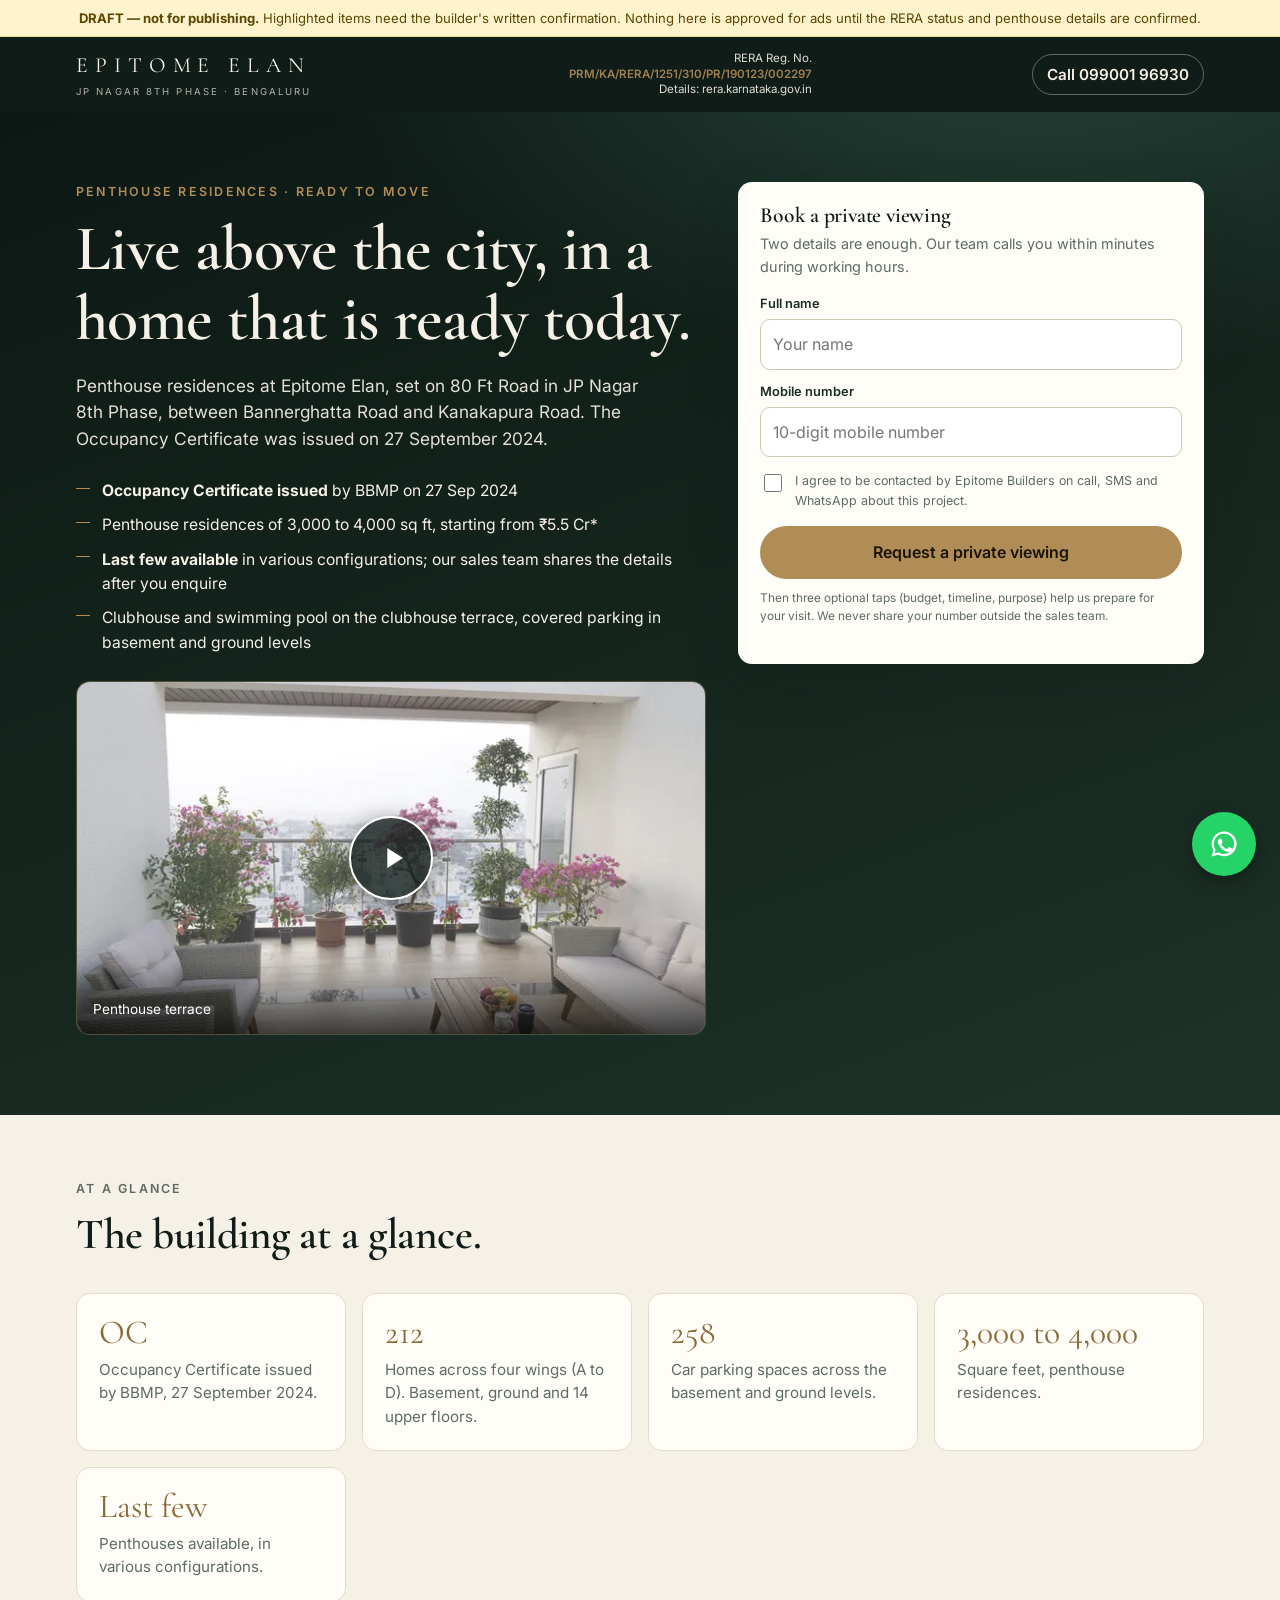
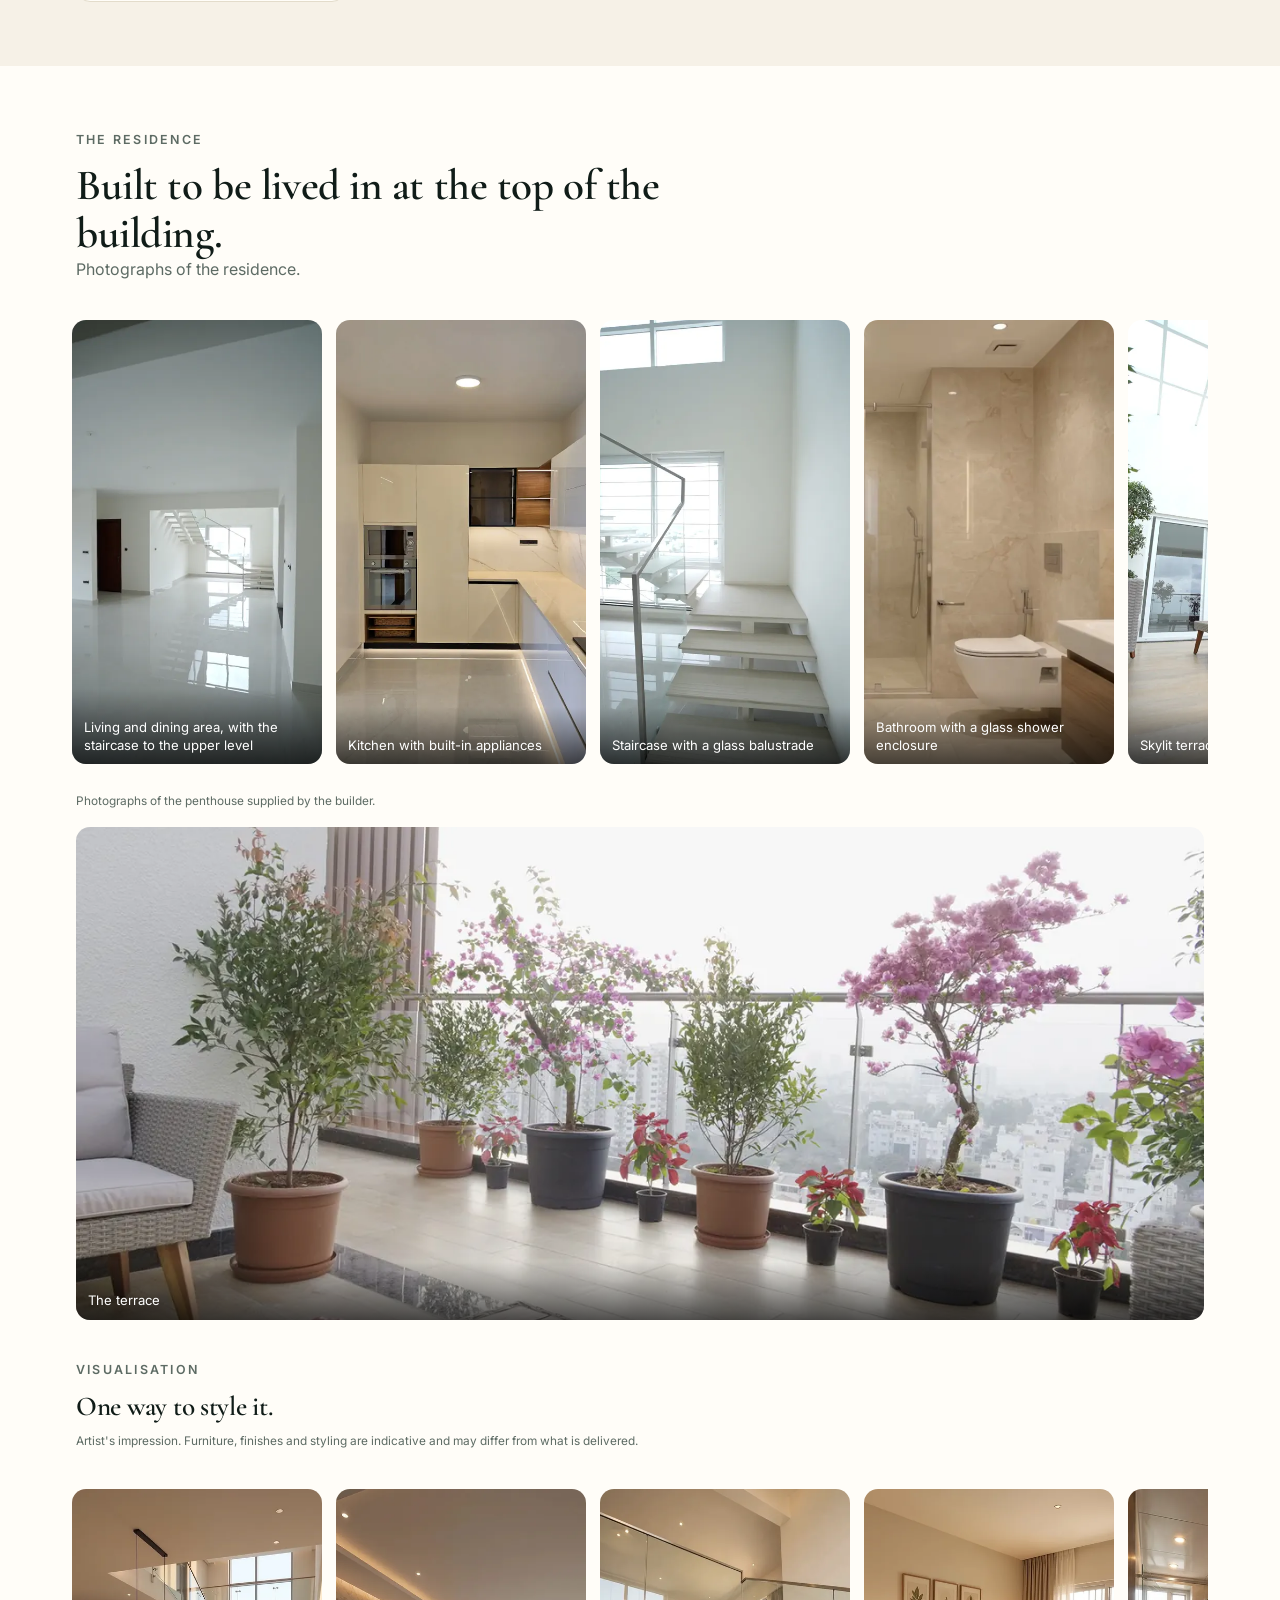
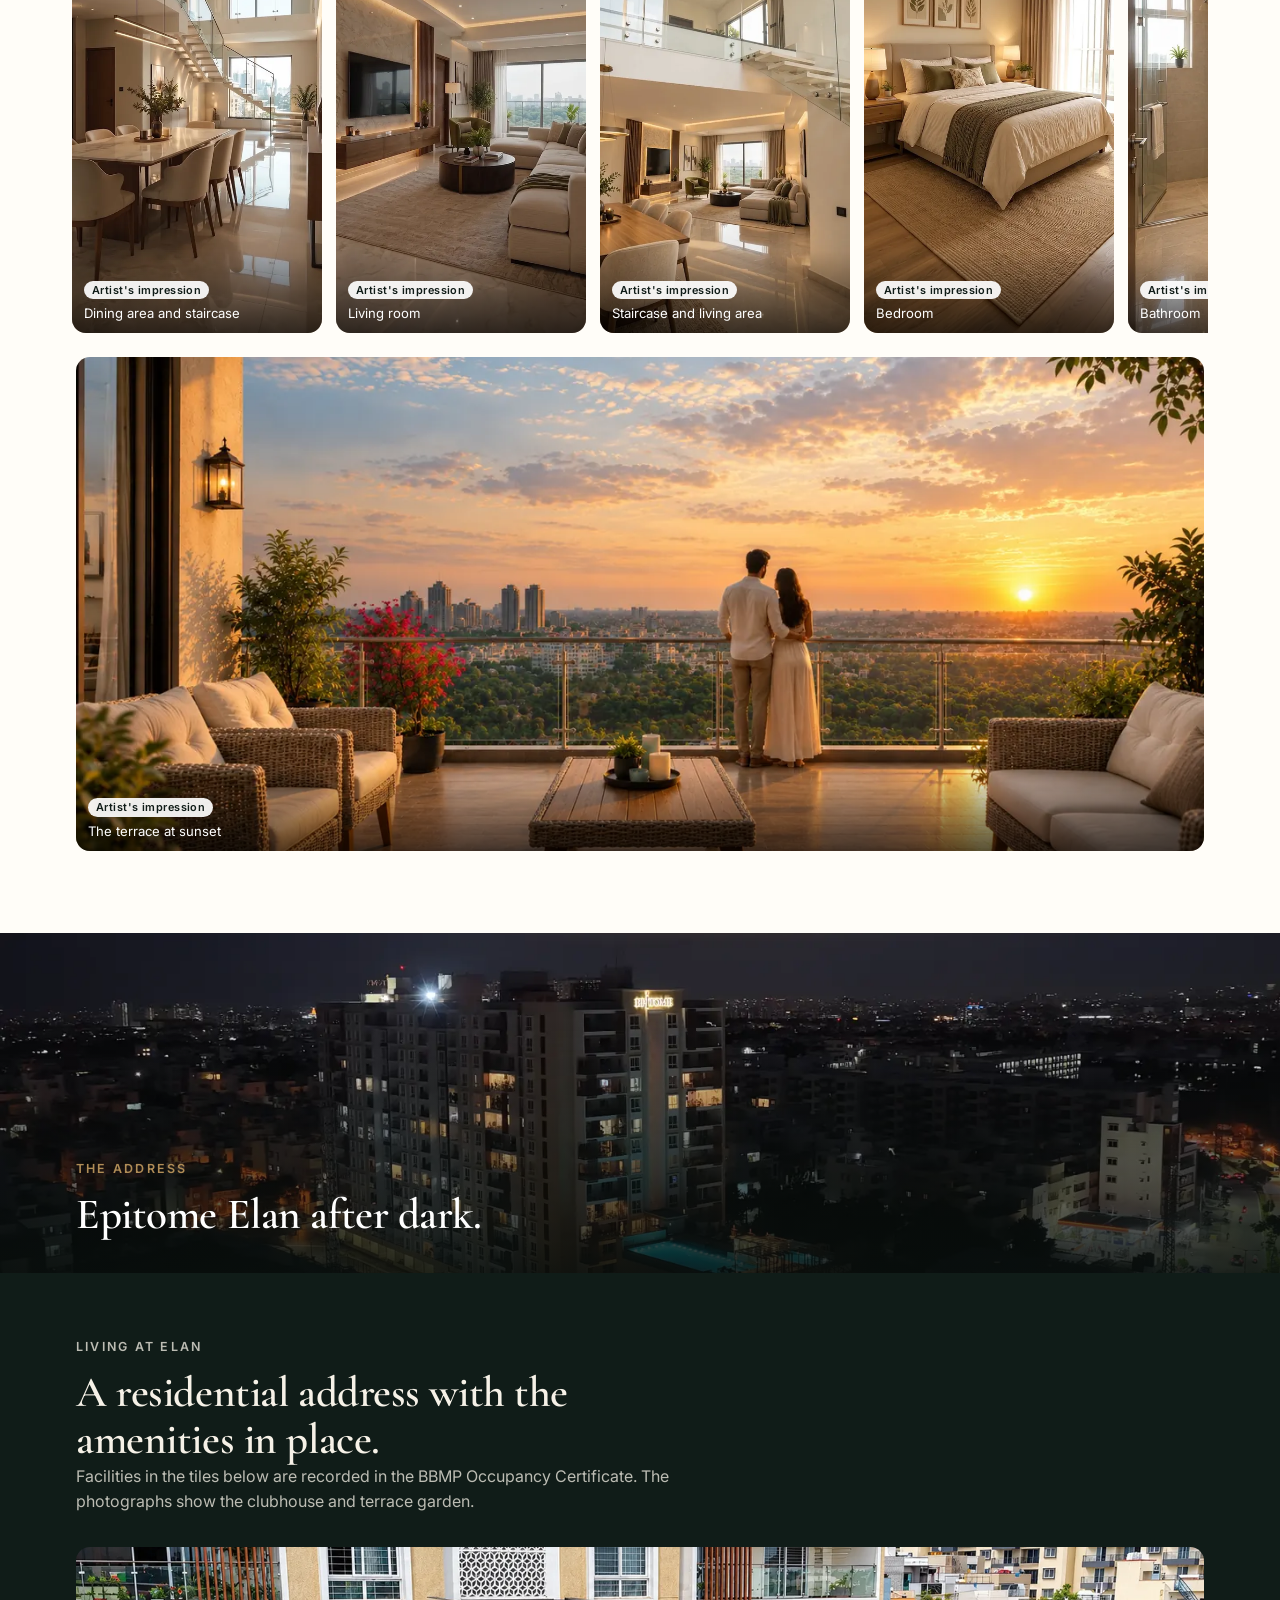
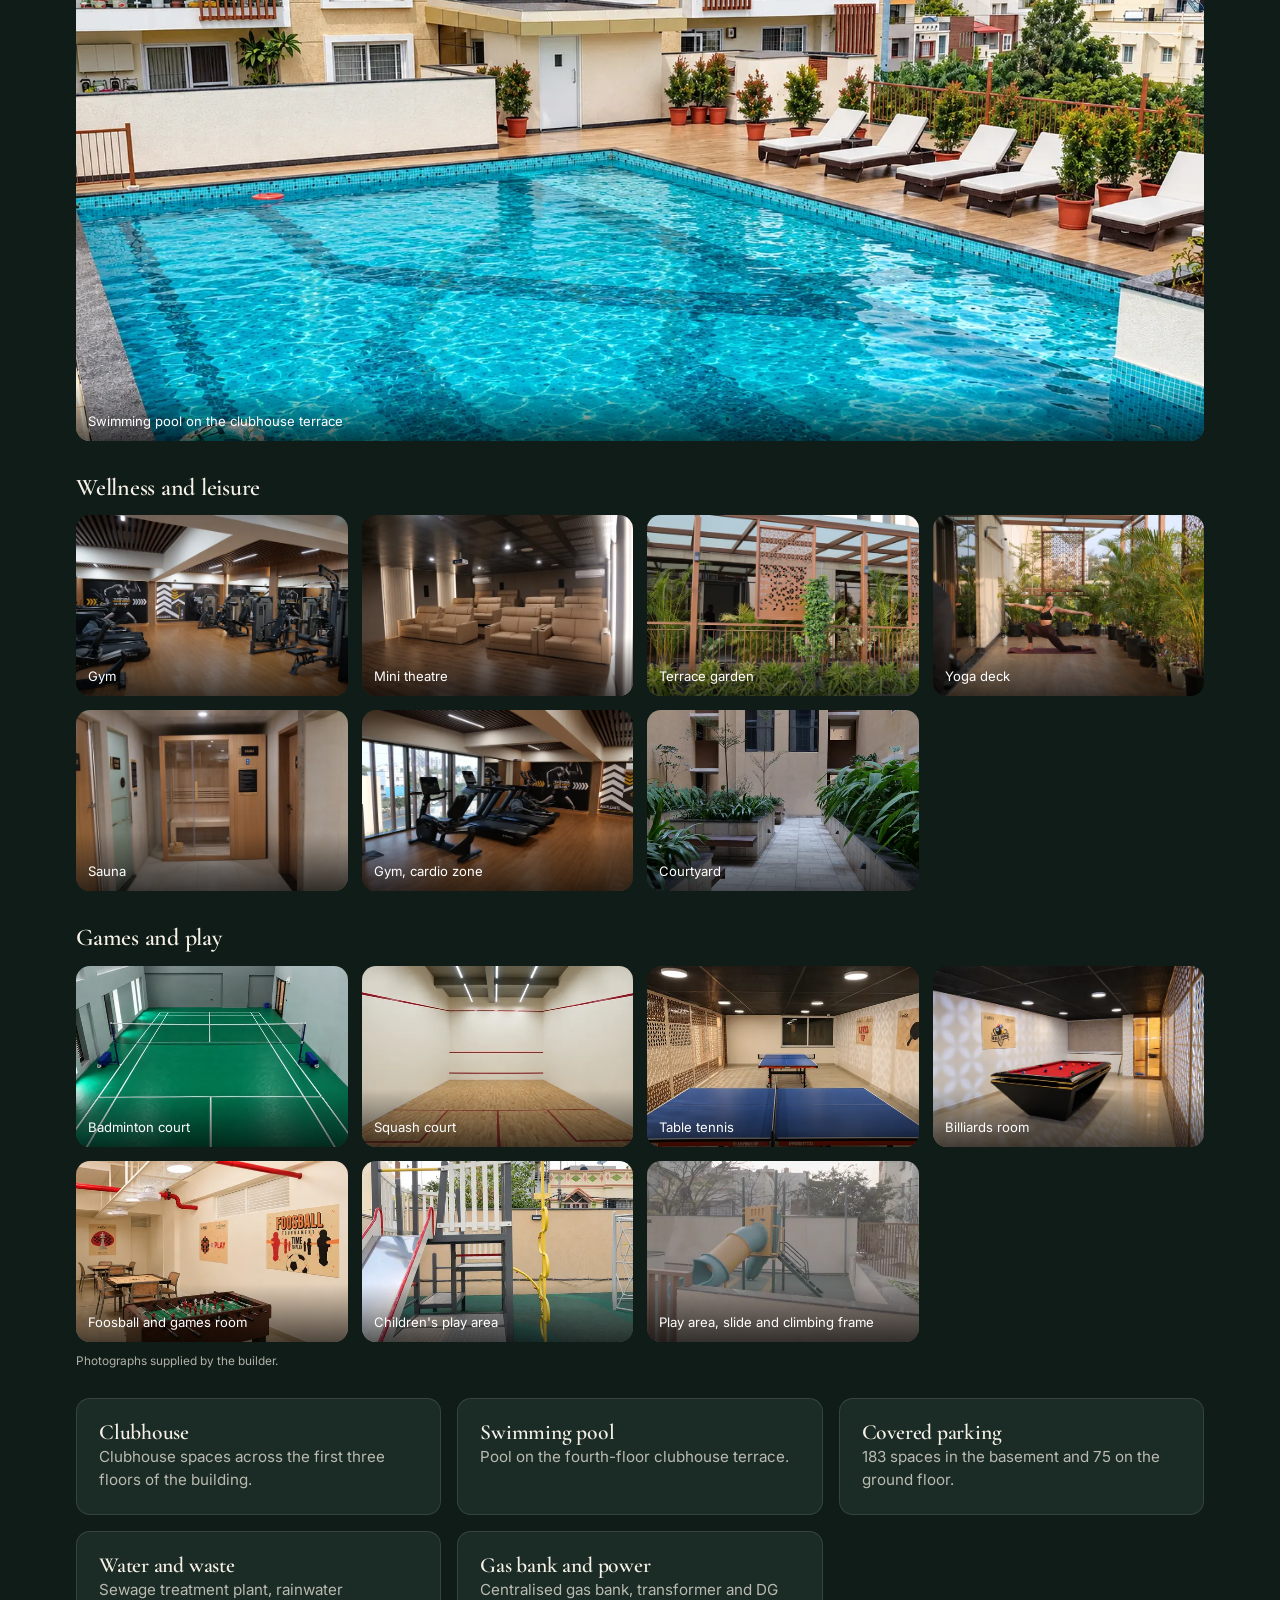
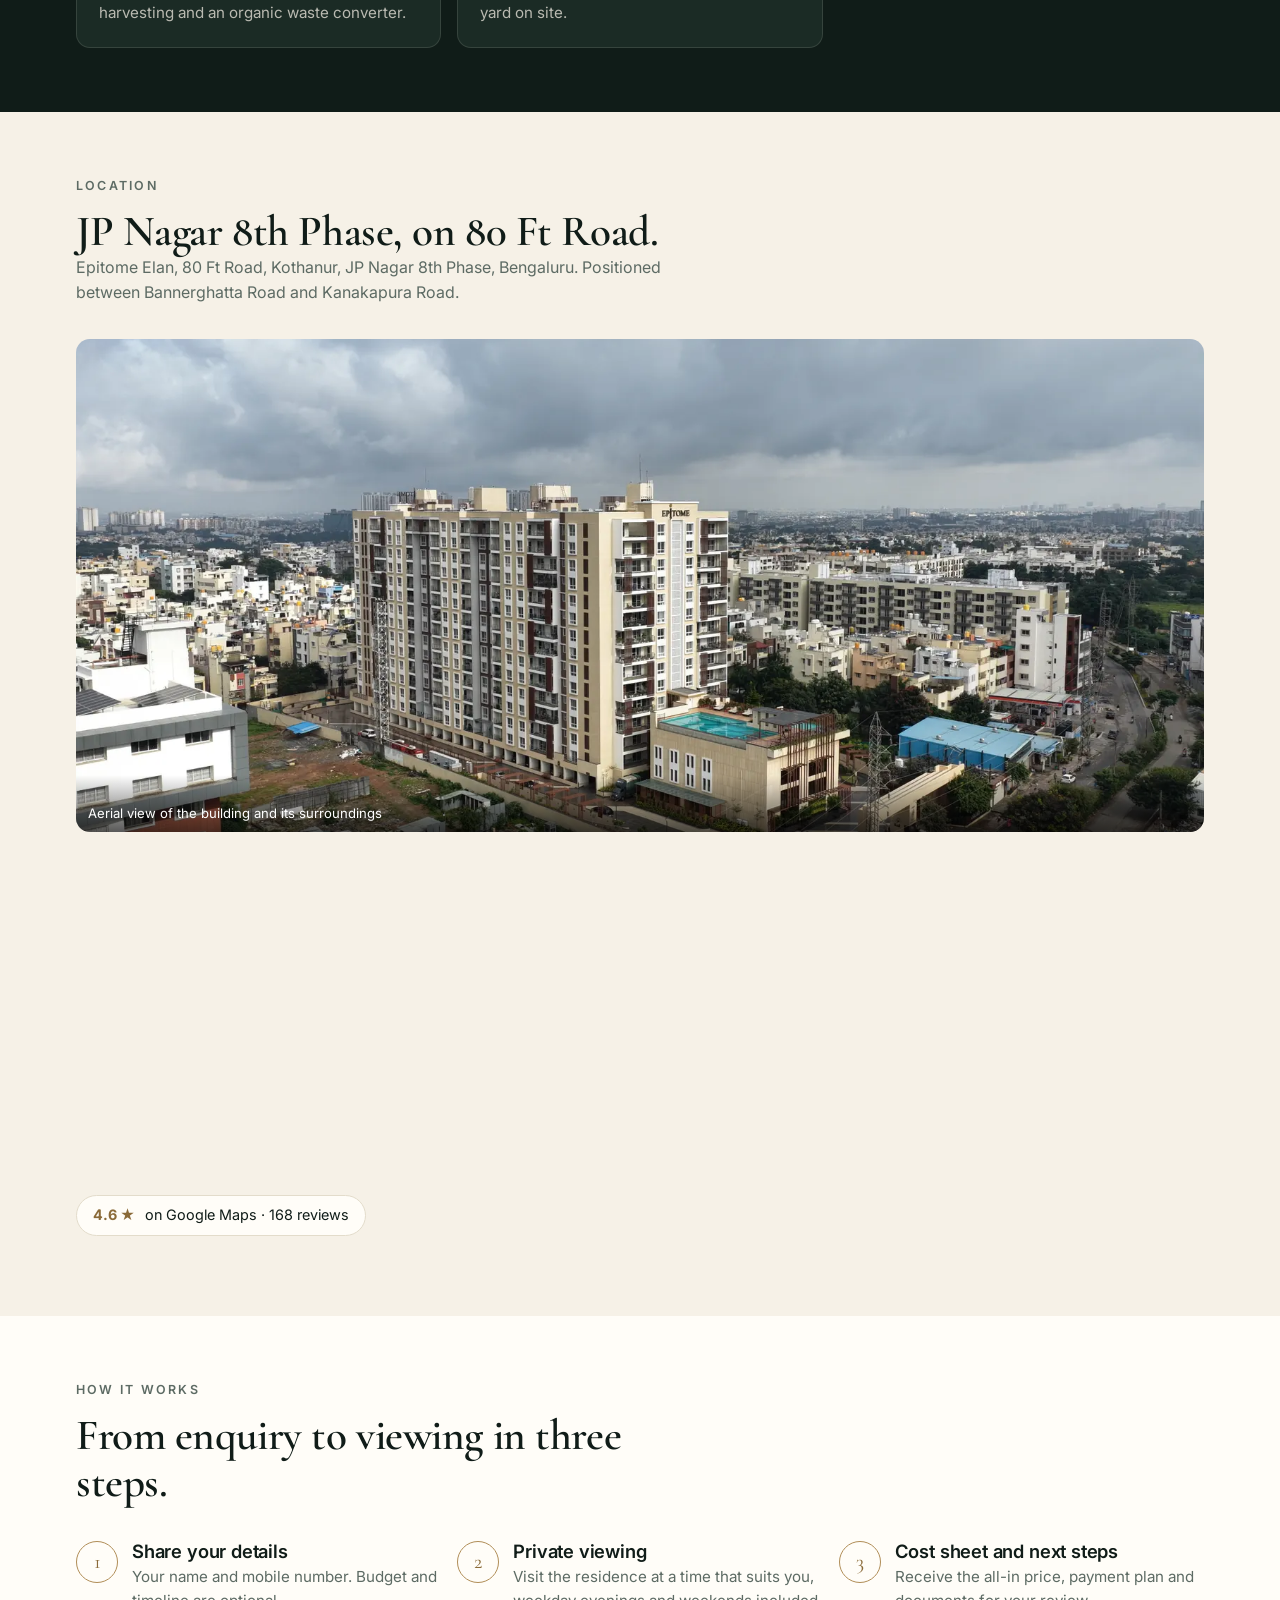
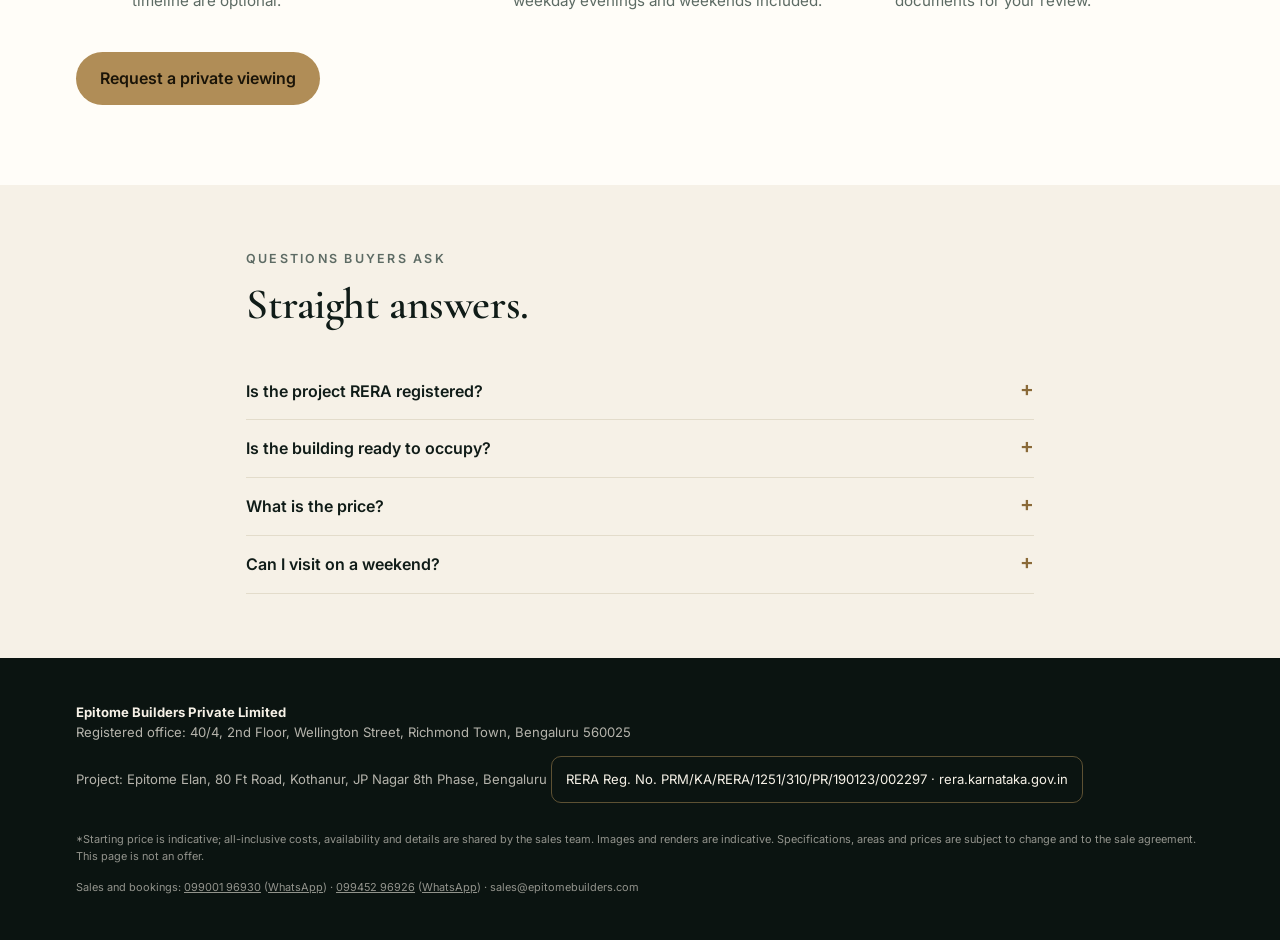
==== commit 580804a6: "Separate price and availability wording per page" ====
--- a/penthouses.html
+++ b/penthouses.html
@@ -35,9 +35,8 @@
       <p class="lead">Penthouse residences at Epitome Elan, set on 80 Ft Road in JP Nagar 8th Phase, between Bannerghatta Road and Kanakapura Road. The Occupancy Certificate was issued on 27 September 2024.</p>
       <ul class="facts">
         <li><b>Occupancy Certificate issued</b> by BBMP on 27 Sep 2024</li>
-        <li>Penthouse residences of 3,000 to 4,000 sq ft</li>
-        <li>Homes at Epitome Elan from &#8377;1.75 Cr* up to &#8377;6.5 Cr*</li>
-        <li><b>20 homes available</b> in various configurations; our sales team shares the details after you enquire</li>
+        <li>Penthouse residences of 3,000 to 4,000 sq ft, starting from &#8377;5.5 Cr*</li>
+        <li><b>Last few available</b> in various configurations; our sales team shares the details after you enquire</li>
         <li>Clubhouse and swimming pool on the clubhouse terrace, covered parking in basement and ground levels</li>
       </ul>
       <div class="poster" data-video="assets/film/penthouse.mp4">
@@ -82,7 +81,7 @@
       <div class="tile"><div class="k">212</div><p>Homes across four wings (A to D). Basement, ground and 14 upper floors.</p></div>
       <div class="tile"><div class="k">258</div><p>Car parking spaces across the basement and ground levels.</p></div>
       <div class="tile"><div class="k">3,000 to 4,000</div><p>Square feet, penthouse residences.</p></div>
-      <div class="tile"><div class="k">20</div><p>Homes available now, in various configurations.</p></div>
+      <div class="tile"><div class="k">Last few</div><p>Penthouses available, in various configurations.</p></div>
     </div>
   </div>
 </section>
@@ -185,7 +184,7 @@
     <div class="head"><p class="eyebrow">Questions buyers ask</p><h2>Straight answers.</h2></div>
     <details><summary>Is the project RERA registered?</summary><p>Yes. Epitome Elan is registered with K-RERA under number PRM/KA/RERA/1251/310/PR/190123/002297. You can check the registration at rera.karnataka.gov.in.</p></details>
     <details><summary>Is the building ready to occupy?</summary><p>Yes. BBMP issued the Occupancy Certificate on 27 September 2024.</p></details>
-    <details><summary>What is the price?</summary><p>Homes at Epitome Elan start from &#8377;1.75 Cr* and go up to &#8377;6.5 Cr*, depending on the size and floor. Our sales team will send you the full price details for the home you choose.</p></details>
+    <details><summary>What is the price?</summary><p>Penthouse residences of 3,000 to 4,000 sq ft start from &#8377;5.5 Cr*. Our sales team will send you the full price details after you enquire.</p></details>
     <details><summary>Can I visit on a weekend?</summary><p>Yes. Choose weekday evening or weekend slots in the form and the sales team will confirm.</p></details>
   </div>
 </section>
@@ -197,7 +196,7 @@
     Registered office: 40/4, 2nd Floor, Wellington Street, Richmond Town, Bengaluru 560025<br>
     Project: Epitome Elan, 80 Ft Road, Kothanur, JP Nagar 8th Phase, Bengaluru
     <div class="rera-foot">RERA Reg. No. PRM/KA/RERA/1251/310/PR/190123/002297 · rera.karnataka.gov.in</div>
-    <small>*Starting and upper prices are indicative; all-inclusive costs, availability and details are shared by the sales team. Images and renders are indicative. Specifications, areas and prices are subject to change and to the sale agreement. This page is not an offer.</small>
+    <small>*Starting price is indicative; all-inclusive costs, availability and details are shared by the sales team. Images and renders are indicative. Specifications, areas and prices are subject to change and to the sale agreement. This page is not an offer.</small>
     <small>Sales and bookings: <a href="tel:+919900196930">099001 96930</a> (<a href="https://wa.me/919900196930">WhatsApp</a>) · <a href="tel:+919945296926">099452 96926</a> (<a href="https://wa.me/919945296926">WhatsApp</a>) · sales@epitomebuilders.com</small>
   </div>
 </footer>
